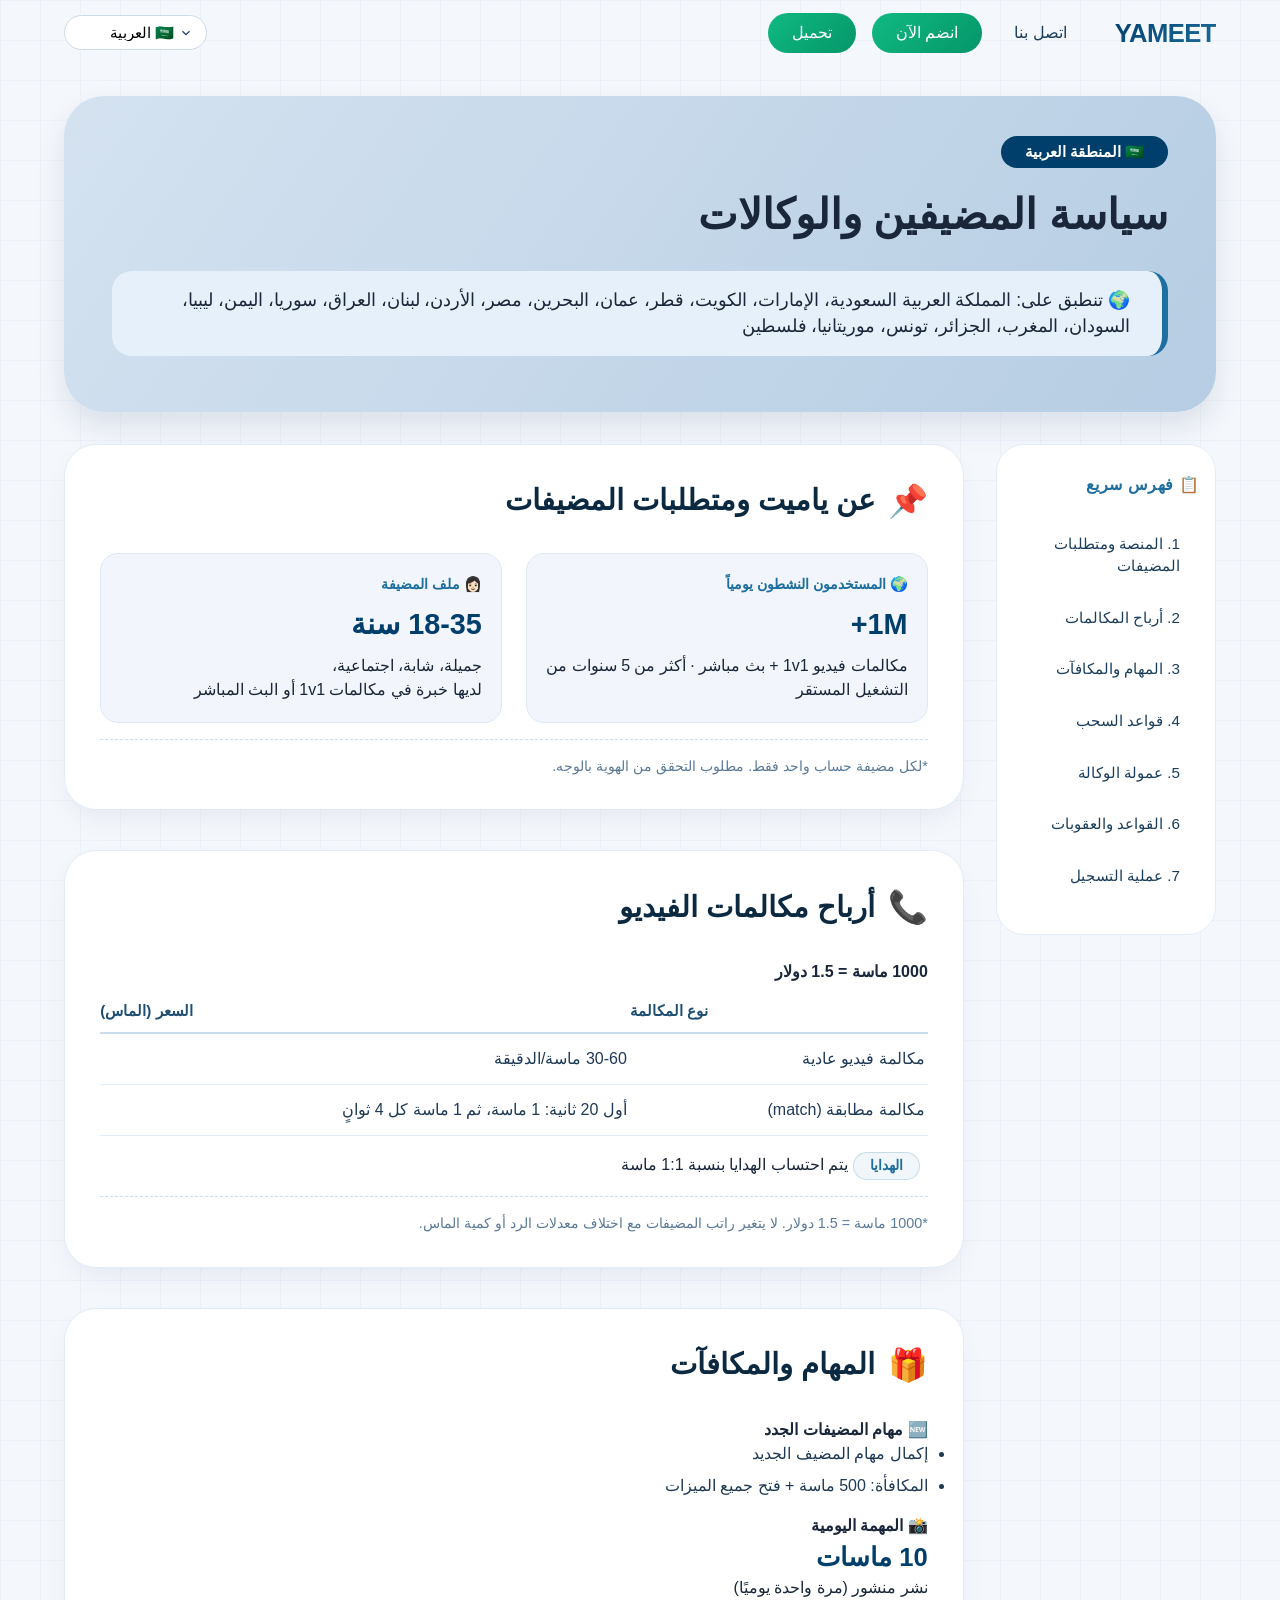
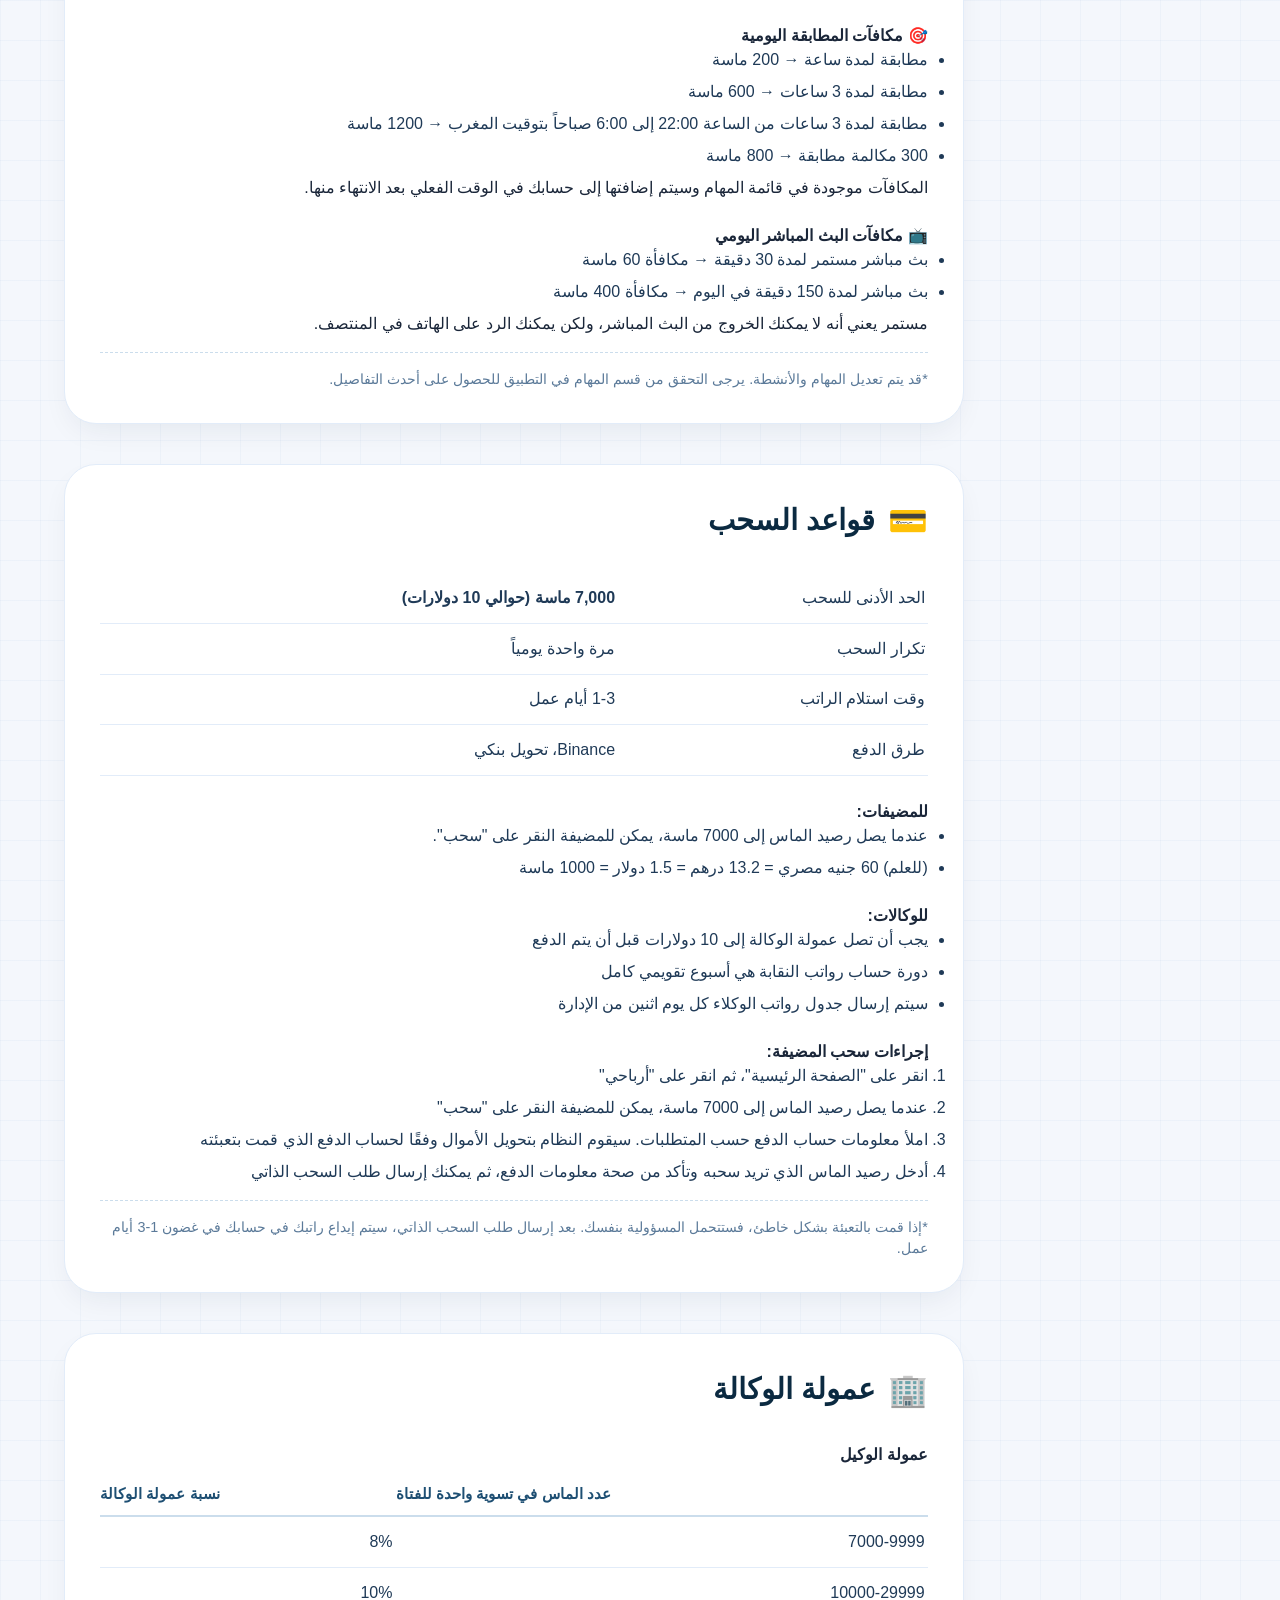
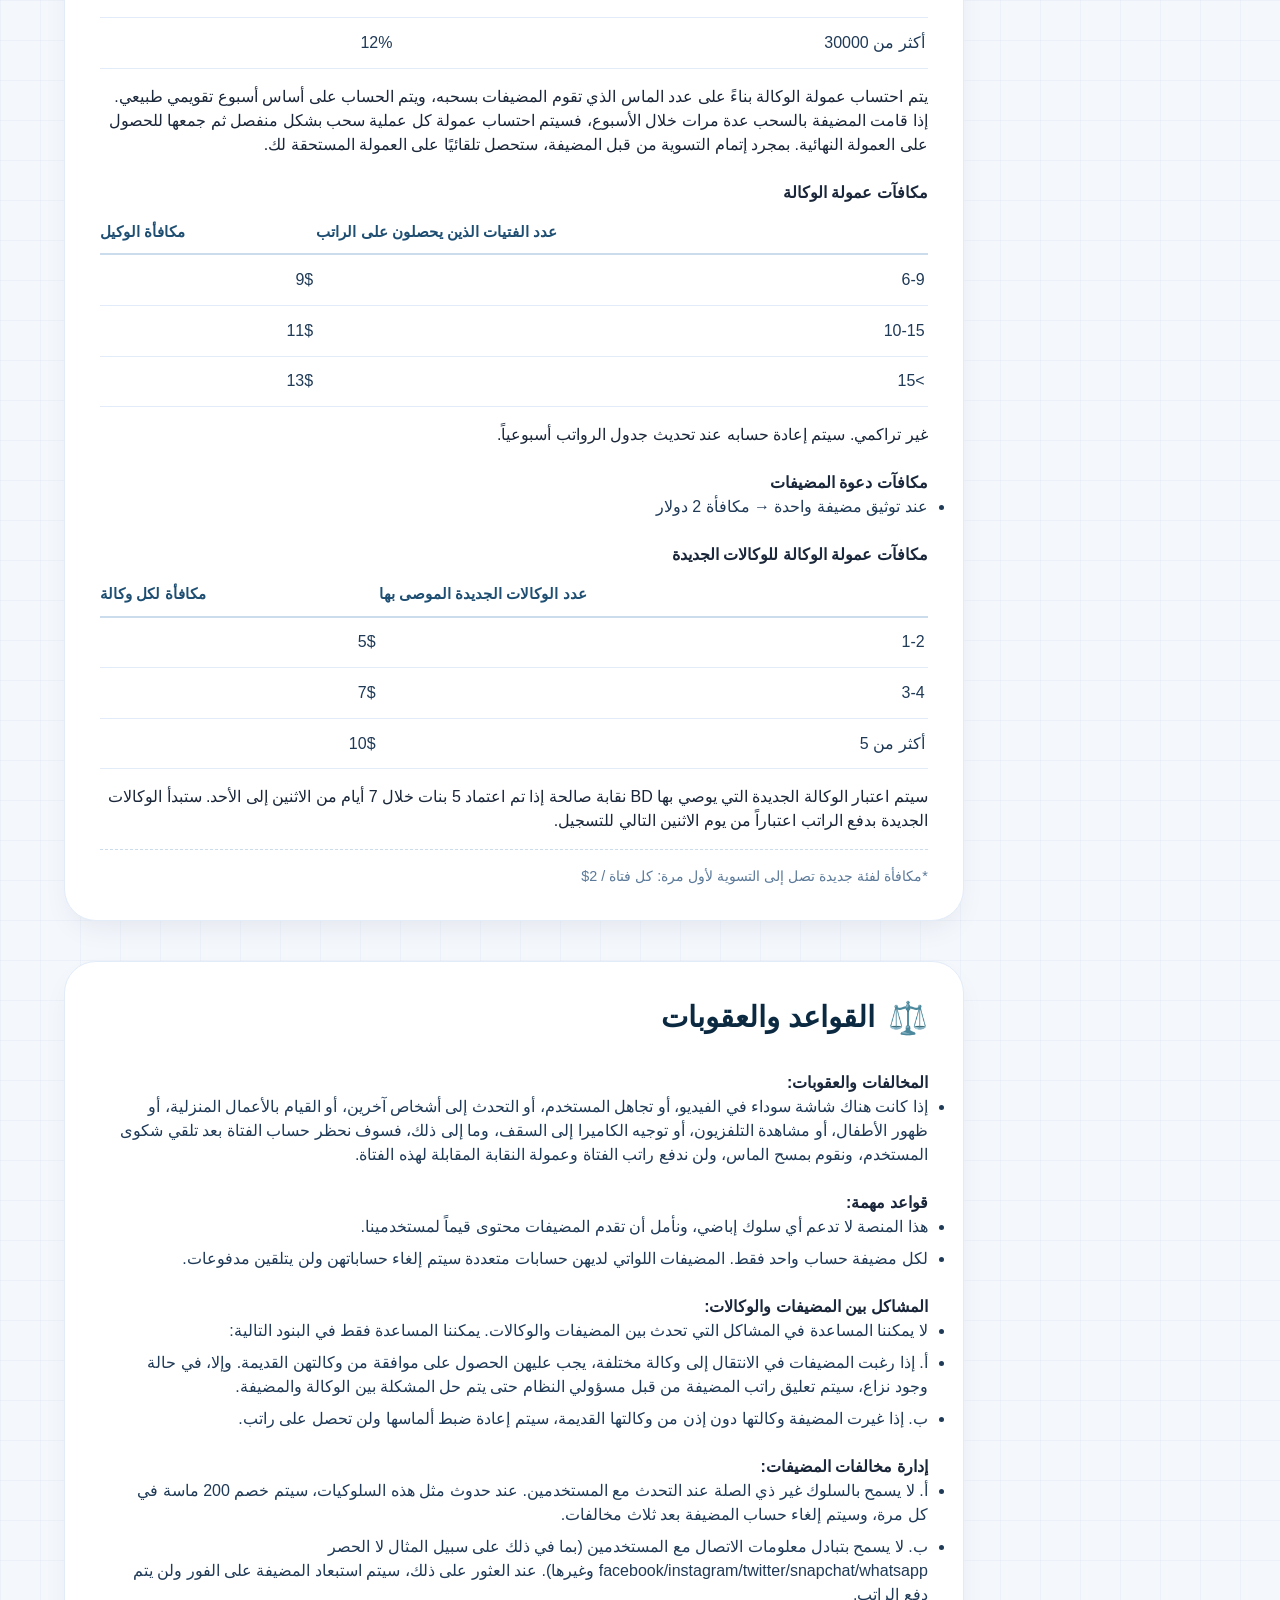
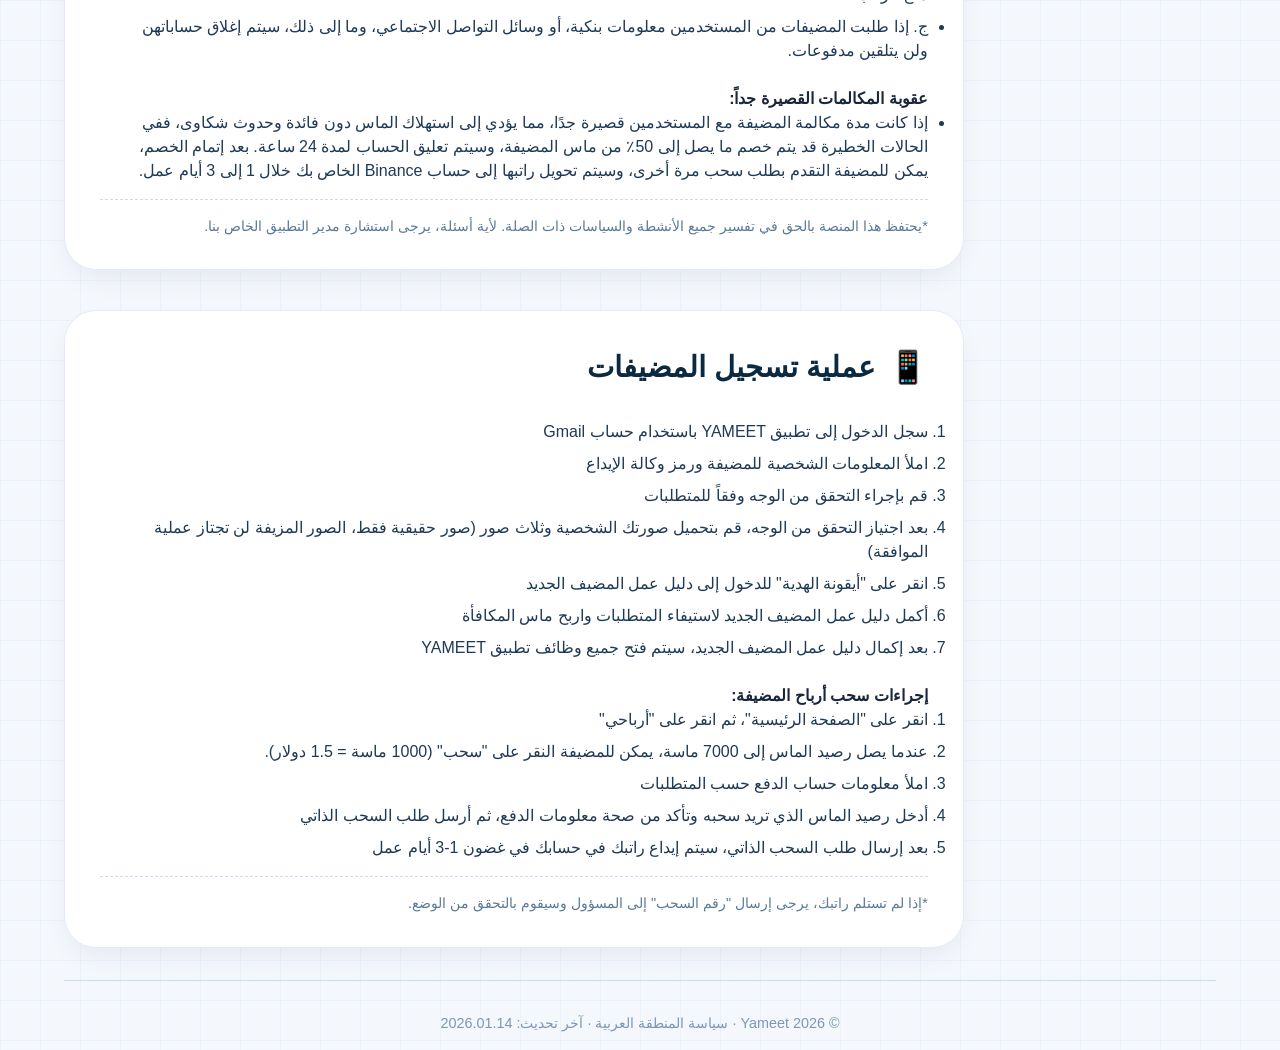
==== yameetAr.html @ c549bb43 "Add files via upload" ====
<!DOCTYPE html>
<html lang="ar" dir="rtl">
<head>
    <meta charset="UTF-8">
    <meta name="viewport" content="width=device-width, initial-scale=1.0, viewport-fit=cover">
    <title>Yameet · العربية</title>
    <link rel="icon" href="yameetAnchor.png" type="image/png">
    <link rel="stylesheet" href="yameet.css">
</head>
<body>
    <nav class="fixed-nav" id="mainNav">
        <div class="nav-left">
            <div class="logo-area">YAMEET</div>
            <div class="nav-menu">
                <a href="https://wa.me/447743041324" target="_blank">اتصل بنا</a>
                <a href="https://bd.nanas.vip/bd/register?type=0" target="_blank" class="join-btn">انضم الآن</a>
                <a href="https://ym.nanas.vip/chat/download" target="_blank" class="join-btn">تحميل</a>
            </div>
        </div>
        <div class="lang-selector">
            <select id="regionSelect" onchange="switchRegion(this.value)">
                <option value="index.html">🇬🇧 English</option>
                <option value="yameetEs.html">🇪🇸 Español</option>
                <option value="yameetPt.html">🇧🇷 Português</option>
                <option value="yameetTh.html">🇹🇭 ภาษาไทย</option>
                <option value="yameetAr.html" selected>🇸🇦 العربية</option>
                <option value="yameetTr.html">🇹🇷 Türkçe</option>
                <option value="yameetId.html">🇮🇩 Indonesia</option>
            </select>
        </div>
    </nav>

    <div class="hero-banner">
        <span class="region-tag">🇸🇦 المنطقة العربية</span>
        <h1>سياسة المضيفين والوكالات</h1>
        <div class="applicable-countries">
            🌍 تنطبق على: المملكة العربية السعودية، الإمارات، الكويت، قطر، عمان، البحرين، مصر، الأردن، لبنان، العراق، سوريا، اليمن، ليبيا، السودان، المغرب، الجزائر، تونس، موريتانيا، فلسطين
        </div>
    </div>

    <div class="policy-container">
        <aside class="policy-toc">
            <h4>📋 فهرس سريع</h4>
            <ul class="toc-list">
                <li><a href="#about">1. المنصة ومتطلبات المضيفات</a></li>
                <li><a href="#call-income">2. أرباح المكالمات</a></li>
                <li><a href="#tasks">3. المهام والمكافآت</a></li>
                <li><a href="#withdraw">4. قواعد السحب</a></li>
                <li><a href="#agency">5. عمولة الوكالة</a></li>
                <li><a href="#regulations">6. القواعد والعقوبات</a></li>
                <li><a href="#process">7. عملية التسجيل</a></li>
            </ul>
        </aside>

        <div class="policy-content">
            <section id="about" class="policy-card">
                <div class="card-header">
                    <span class="icon">📌</span>
                    <h2>عن ياميت ومتطلبات المضيفات</h2>
                </div>
                <div class="grid-2col">
                    <div class="stat-badge">
                        <p>🌍 المستخدمون النشطون يومياً</p>
                        <div class="value">1M+</div>
                        <p style="margin-top:0.5rem;">مكالمات فيديو 1v1 + بث مباشر · أكثر من 5 سنوات من التشغيل المستقر</p>
                    </div>
                    <div class="stat-badge">
                        <p>👩🏻 ملف المضيفة</p>
                        <div class="value">18-35 سنة</div>
                        <p style="margin-top:0.5rem;">جميلة، شابة، اجتماعية،<br>لديها خبرة في مكالمات 1v1 أو البث المباشر</p>
                    </div>
                </div>
                <div class="footnote">*لكل مضيفة حساب واحد فقط. مطلوب التحقق من الهوية بالوجه.</div>
            </section>

            <section id="call-income" class="policy-card">
                <div class="card-header">
                    <span class="icon">📞</span>
                    <h2>أرباح مكالمات الفيديو</h2>
                </div>
                
                <p><strong>1000 ماسة = 1.5 دولار</strong></p>
                
                <table class="simple-table">
                    <tr>
                        <th>نوع المكالمة</th>
                        <th>السعر (الماس)</th>
                    </tr>
                    <tr>
                        <td>مكالمة فيديو عادية</td>
                        <td>30-60 ماسة/الدقيقة</td>
                    </tr>
                    <tr>
                        <td>مكالمة مطابقة (match)</td>
                        <td>أول 20 ثانية: 1 ماسة، ثم 1 ماسة كل 4 ثوانٍ</td>
                    </tr>
                </table>
                
                <p style="margin-top:1rem;"><span class="badge">الهدايا</span> يتم احتساب الهدايا بنسبة 1:1 ماسة</p>
                
                <p class="footnote">*1000 ماسة = 1.5 دولار. لا يتغير راتب المضيفات مع اختلاف معدلات الرد أو كمية الماس.</p>
            </section>

            <section id="tasks" class="policy-card">
                <div class="card-header">
                    <span class="icon">🎁</span>
                    <h2>المهام والمكافآت</h2>
                </div>
                
                <p><strong>🆕 مهام المضيفات الجدد</strong></p>
                <ul>
                    <li>إكمال مهام المضيف الجديد</li>
                    <li>المكافأة: 500 ماسة + فتح جميع الميزات</li>
                </ul>
                
                <p style="margin-top:1rem;"><strong>📸 المهمة اليومية</strong></p>
                <p style="font-size: 1.6rem; font-weight: 700; color: #003f6b;">10 ماسات</p>
                <p>نشر منشور (مرة واحدة يوميًا)</p>
                
                <p style="margin-top:1.5rem;"><strong>🎯 مكافآت المطابقة اليومية</strong></p>
                <ul>
                    <li>مطابقة لمدة ساعة → 200 ماسة</li>
                    <li>مطابقة لمدة 3 ساعات → 600 ماسة</li>
                    <li>مطابقة لمدة 3 ساعات من الساعة 22:00 إلى 6:00 صباحاً بتوقيت المغرب → 1200 ماسة</li>
                    <li>300 مكالمة مطابقة → 800 ماسة</li>
                </ul>
                <p>المكافآت موجودة في قائمة المهام وسيتم إضافتها إلى حسابك في الوقت الفعلي بعد الانتهاء منها.</p>
                
                <p style="margin-top:1.5rem;"><strong>📺 مكافآت البث المباشر اليومي</strong></p>
                <ul>
                    <li>بث مباشر مستمر لمدة 30 دقيقة → مكافأة 60 ماسة</li>
                    <li>بث مباشر لمدة 150 دقيقة في اليوم → مكافأة 400 ماسة</li>
                </ul>
                <p>مستمر يعني أنه لا يمكنك الخروج من البث المباشر، ولكن يمكنك الرد على الهاتف في المنتصف.</p>
                
                <div class="footnote">
                    *قد يتم تعديل المهام والأنشطة. يرجى التحقق من قسم المهام في التطبيق للحصول على أحدث التفاصيل.
                </div>
            </section>

            <section id="withdraw" class="policy-card">
                <div class="card-header">
                    <span class="icon">💳</span>
                    <h2>قواعد السحب</h2>
                </div>
                
                <table class="simple-table">
                    <tr>
                        <td>الحد الأدنى للسحب</td>
                        <td><strong>7,000 ماسة (حوالي 10 دولارات)</strong></td>
                    </tr>
                    <tr>
                        <td>تكرار السحب</td>
                        <td>مرة واحدة يومياً</td>
                    </tr>
                    <tr>
                        <td>وقت استلام الراتب</td>
                        <td>1-3 أيام عمل</td>
                    </tr>
                    <tr>
                        <td>طرق الدفع</td>
                        <td>Binance، تحويل بنكي</td>
                    </tr>
                </table>
                
                <p style="margin-top:1.5rem;"><strong>للمضيفات:</strong></p>
                <ul>
                    <li>عندما يصل رصيد الماس إلى 7000 ماسة، يمكن للمضيفة النقر على "سحب".</li>
                    <li>(للعلم) 60 جنيه مصري = 13.2 درهم = 1.5 دولار = 1000 ماسة</li>
                </ul>
                
                <p style="margin-top:1.5rem;"><strong>للوكالات:</strong></p>
                <ul>
                    <li>يجب أن تصل عمولة الوكالة إلى 10 دولارات قبل أن يتم الدفع</li>
                    <li>دورة حساب رواتب النقابة هي أسبوع تقويمي كامل</li>
                    <li>سيتم إرسال جدول رواتب الوكلاء كل يوم اثنين من الإدارة</li>
                </ul>
                
                <p style="margin-top:1.5rem;"><strong>إجراءات سحب المضيفة:</strong></p>
                <ol>
                    <li>انقر على "الصفحة الرئيسية"، ثم انقر على "أرباحي"</li>
                    <li>عندما يصل رصيد الماس إلى 7000 ماسة، يمكن للمضيفة النقر على "سحب"</li>
                    <li>املأ معلومات حساب الدفع حسب المتطلبات. سيقوم النظام بتحويل الأموال وفقًا لحساب الدفع الذي قمت بتعبئته</li>
                    <li>أدخل رصيد الماس الذي تريد سحبه وتأكد من صحة معلومات الدفع، ثم يمكنك إرسال طلب السحب الذاتي</li>
                </ol>
                
                <p class="footnote">*إذا قمت بالتعبئة بشكل خاطئ، فستتحمل المسؤولية بنفسك. بعد إرسال طلب السحب الذاتي، سيتم إيداع راتبك في حسابك في غضون 1-3 أيام عمل.</p>
            </section>

            <section id="agency" class="policy-card">
                <div class="card-header">
                    <span class="icon">🏢</span>
                    <h2>عمولة الوكالة</h2>
                </div>
                
                <p><strong>عمولة الوكيل</strong></p>
                <table class="simple-table">
                    <tr>
                        <th>عدد الماس في تسوية واحدة للفتاة</th>
                        <th>نسبة عمولة الوكالة</th>
                    </tr>
                    <tr><td>7000-9999</td><td>8%</td></tr>
                    <tr><td>10000-29999</td><td>10%</td></tr>
                    <tr><td>أكثر من 30000</td><td>12%</td></tr>
                </table>
                <p>يتم احتساب عمولة الوكالة بناءً على عدد الماس الذي تقوم المضيفات بسحبه، ويتم الحساب على أساس أسبوع تقويمي طبيعي. إذا قامت المضيفة بالسحب عدة مرات خلال الأسبوع، فسيتم احتساب عمولة كل عملية سحب بشكل منفصل ثم جمعها للحصول على العمولة النهائية. بمجرد إتمام التسوية من قبل المضيفة، ستحصل تلقائيًا على العمولة المستحقة لك.</p>

                <p style="margin-top:1.5rem;"><strong>مكافآت عمولة الوكالة</strong></p>
                <table class="simple-table">
                    <tr>
                        <th>عدد الفتيات الذين يحصلون على الراتب</th>
                        <th>مكافأة الوكيل</th>
                    </tr>
                    <tr><td>6-9</td><td>9$</td></tr>
                    <tr><td>10-15</td><td>11$</td></tr>
                    <tr><td>>15</td><td>13$</td></tr>
                </table>
                <p>غير تراكمي. سيتم إعادة حسابه عند تحديث جدول الرواتب أسبوعياً.</p>
                
                <p style="margin-top:1.5rem;"><strong>مكافآت دعوة المضيفات</strong></p>
                <ul>
                    <li>عند توثيق مضيفة واحدة → مكافأة 2 دولار</li>
                </ul>
                
                <p style="margin-top:1.5rem;"><strong>مكافآت عمولة الوكالة للوكالات الجديدة</strong></p>
                <table class="simple-table">
                    <tr>
                        <th>عدد الوكالات الجديدة الموصى بها</th>
                        <th>مكافأة لكل وكالة</th>
                    </tr>
                    <tr><td>1-2</td><td>5$</td></tr>
                    <tr><td>3-4</td><td>7$</td></tr>
                    <tr><td>أكثر من 5</td><td>10$</td></tr>
                </table>
                <p>سيتم اعتبار الوكالة الجديدة التي يوصي بها BD نقابة صالحة إذا تم اعتماد 5 بنات خلال 7 أيام من الاثنين إلى الأحد. ستبدأ الوكالات الجديدة بدفع الراتب اعتباراً من يوم الاثنين التالي للتسجيل.</p>
                
                <p class="footnote">*مكافأة لفئة جديدة تصل إلى التسوية لأول مرة: كل فتاة / 2$</p>
            </section>

            <section id="regulations" class="policy-card">
                <div class="card-header">
                    <span class="icon">⚖️</span>
                    <h2>القواعد والعقوبات</h2>
                </div>
                
                <p><strong>المخالفات والعقوبات:</strong></p>
                <ul>
                    <li>إذا كانت هناك شاشة سوداء في الفيديو، أو تجاهل المستخدم، أو التحدث إلى أشخاص آخرين، أو القيام بالأعمال المنزلية، أو ظهور الأطفال، أو مشاهدة التلفزيون، أو توجيه الكاميرا إلى السقف، وما إلى ذلك، فسوف نحظر حساب الفتاة بعد تلقي شكوى المستخدم، ونقوم بمسح الماس، ولن ندفع راتب الفتاة وعمولة النقابة المقابلة لهذه الفتاة.</li>
                </ul>
                
                <p style="margin-top:1.5rem;"><strong>قواعد مهمة:</strong></p>
                <ul>
                    <li>هذا المنصة لا تدعم أي سلوك إباضي، ونأمل أن تقدم المضيفات محتوى قيماً لمستخدمينا.</li>
                    <li>لكل مضيفة حساب واحد فقط. المضيفات اللواتي لديهن حسابات متعددة سيتم إلغاء حساباتهن ولن يتلقين مدفوعات.</li>
                </ul>
                
                <p style="margin-top:1.5rem;"><strong>المشاكل بين المضيفات والوكالات:</strong></p>
                <ul>
                    <li>لا يمكننا المساعدة في المشاكل التي تحدث بين المضيفات والوكالات. يمكننا المساعدة فقط في البنود التالية:</li>
                    <li>أ. إذا رغبت المضيفات في الانتقال إلى وكالة مختلفة، يجب عليهن الحصول على موافقة من وكالتهن القديمة. وإلا، في حالة وجود نزاع، سيتم تعليق راتب المضيفة من قبل مسؤولي النظام حتى يتم حل المشكلة بين الوكالة والمضيفة.</li>
                    <li>ب. إذا غيرت المضيفة وكالتها دون إذن من وكالتها القديمة، سيتم إعادة ضبط ألماسها ولن تحصل على راتب.</li>
                </ul>
                
                <p style="margin-top:1.5rem;"><strong>إدارة مخالفات المضيفات:</strong></p>
                <ul>
                    <li>أ. لا يسمح بالسلوك غير ذي الصلة عند التحدث مع المستخدمين. عند حدوث مثل هذه السلوكيات، سيتم خصم 200 ماسة في كل مرة، وسيتم إلغاء حساب المضيفة بعد ثلاث مخالفات.</li>
                    <li>ب. لا يسمح بتبادل معلومات الاتصال مع المستخدمين (بما في ذلك على سبيل المثال لا الحصر facebook/instagram/twitter/snapchat/whatsapp وغيرها). عند العثور على ذلك، سيتم استبعاد المضيفة على الفور ولن يتم دفع الراتب.</li>
                    <li>ج. إذا طلبت المضيفات من المستخدمين معلومات بنكية، أو وسائل التواصل الاجتماعي، وما إلى ذلك، سيتم إغلاق حساباتهن ولن يتلقين مدفوعات.</li>
                </ul>
                
                <p style="margin-top:1.5rem;"><strong>عقوبة المكالمات القصيرة جداً:</strong></p>
                <ul>
                    <li>إذا كانت مدة مكالمة المضيفة مع المستخدمين قصيرة جدًا، مما يؤدي إلى استهلاك الماس دون فائدة وحدوث شكاوى، ففي الحالات الخطيرة قد يتم خصم ما يصل إلى 50٪ من ماس المضيفة، وسيتم تعليق الحساب لمدة 24 ساعة. بعد إتمام الخصم، يمكن للمضيفة التقدم بطلب سحب مرة أخرى، وسيتم تحويل راتبها إلى حساب Binance الخاص بك خلال 1 إلى 3 أيام عمل.</li>
                </ul>
                
                <p class="footnote">*يحتفظ هذا المنصة بالحق في تفسير جميع الأنشطة والسياسات ذات الصلة. لأية أسئلة، يرجى استشارة مدير التطبيق الخاص بنا.</p>
            </section>

            <section id="process" class="policy-card">
                <div class="card-header">
                    <span class="icon">📱</span>
                    <h2>عملية تسجيل المضيفات</h2>
                </div>
                <ol>
                    <li>سجل الدخول إلى تطبيق YAMEET باستخدام حساب Gmail</li>
                    <li>املأ المعلومات الشخصية للمضيفة ورمز وكالة الإيداع</li>
                    <li>قم بإجراء التحقق من الوجه وفقاً للمتطلبات</li>
                    <li>بعد اجتياز التحقق من الوجه، قم بتحميل صورتك الشخصية وثلاث صور (صور حقيقية فقط، الصور المزيفة لن تجتاز عملية الموافقة)</li>
                    <li>انقر على "أيقونة الهدية" للدخول إلى دليل عمل المضيف الجديد</li>
                    <li>أكمل دليل عمل المضيف الجديد لاستيفاء المتطلبات واربح ماس المكافأة</li>
                    <li>بعد إكمال دليل عمل المضيف الجديد، سيتم فتح جميع وظائف تطبيق YAMEET</li>
                </ol>
                
                <p style="margin-top:1.5rem;"><strong>إجراءات سحب أرباح المضيفة:</strong></p>
                <ol>
                    <li>انقر على "الصفحة الرئيسية"، ثم انقر على "أرباحي"</li>
                    <li>عندما يصل رصيد الماس إلى 7000 ماسة، يمكن للمضيفة النقر على "سحب" (1000 ماسة = 1.5 دولار).</li>
                    <li>املأ معلومات حساب الدفع حسب المتطلبات</li>
                    <li>أدخل رصيد الماس الذي تريد سحبه وتأكد من صحة معلومات الدفع، ثم أرسل طلب السحب الذاتي</li>
                    <li>بعد إرسال طلب السحب الذاتي، سيتم إيداع راتبك في حسابك في غضون 1-3 أيام عمل</li>
                </ol>
                
                <p class="footnote">*إذا لم تستلم راتبك، يرجى إرسال "رقم السحب" إلى المسؤول وسيقوم بالتحقق من الوضع.</p>
            </section>
        </div>
    </div>

    <div class="footer-note">
        © 2026 Yameet · سياسة المنطقة العربية · آخر تحديث: 2026.01.14
    </div>

    <script src="yameet.js"></script>
</body>
</html>
---- yameet.css ----
/* Yameet Unified Stylesheet - All Regions */

* {
    margin: 0;
    padding: 0;
    box-sizing: border-box;
}

body {
    font-family: -apple-system, BlinkMacSystemFont, 'Segoe UI', Roboto, Helvetica, Arial, sans-serif;
    background: #f4f7fc;
    background-image: 
        linear-gradient(rgba(0, 85, 170, 0.03) 1px, transparent 1px),
        linear-gradient(90deg, rgba(0, 85, 170, 0.03) 1px, transparent 1px);
    background-size: 40px 40px;
    color: #1a2639;
    line-height: 1.5;
    min-height: 100vh;
}

/* Fixed navigation with scroll effect */
.fixed-nav {
    position: fixed;
    top: 0;
    left: 0;
    width: 100%;
    background: rgba(255, 255, 255, 0);
    padding: 0.8rem 5%;
    display: flex;
    align-items: center;
    justify-content: space-between;
    z-index: 1000;
    transition: background 0.3s ease, box-shadow 0.3s ease, backdrop-filter 0.3s ease;
    flex-wrap: wrap;
}

.fixed-nav.scrolled {
    background: rgba(255, 255, 255, 0.95);
    backdrop-filter: blur(12px);
    -webkit-backdrop-filter: blur(12px);
    box-shadow: 0 4px 20px rgba(0, 0, 0, 0.05);
    border-bottom: 1px solid rgba(0, 40, 80, 0.1);
}

.nav-left {
    display: flex;
    align-items: center;
    gap: 2rem;
    flex-wrap: wrap;
}

.logo-area {
    font-weight: 700;
    font-size: 1.6rem;
    letter-spacing: -0.5px;
    background: linear-gradient(145deg, #003f6b, #1e6f9f);
    -webkit-background-clip: text;
    -webkit-text-fill-color: transparent;
    white-space: nowrap;
}

.nav-menu {
    display: flex;
    gap: 1rem;
    align-items: center;
    flex-wrap: wrap;
}

.nav-menu a {
    color: #1a3d5c;
    text-decoration: none;
    font-weight: 500;
    padding: 0.5rem 1rem;
    border-radius: 40px;
    transition: all 0.2s;
    white-space: nowrap;
}

.nav-menu a:hover {
    background: rgba(30, 111, 159, 0.1);
    color: #003f6b;
}

.nav-menu .join-btn {
    background: linear-gradient(135deg, #10b981, #059669);
    color: white;
    padding: 0.5rem 1.5rem;
}

.nav-menu .join-btn:hover {
    background: linear-gradient(135deg, #059669, #10b981);
    color: white;
    transform: translateY(-1px);
}

.lang-selector select {
    padding: 0.5rem 2rem 0.5rem 1rem;
    border-radius: 40px;
    border: 1px solid #ccd9e6;
    background: white;
    font-weight: 500;
    cursor: pointer;
    font-size: 0.95rem;
    appearance: none;
    background-image: url('data:image/svg+xml;utf8,<svg xmlns="http://www.w3.org/2000/svg" width="16" height="16" viewBox="0 0 24 24" fill="none" stroke="%231e3a5f" stroke-width="2"><polyline points="6 9 12 15 18 9"/></svg>');
    background-repeat: no-repeat;
    background-position: right 0.8rem center;
    background-size: 14px;
}

.lang-selector select:hover {
    border-color: #1e6f9f;
}

/* Hero banner */
.hero-banner {
    background: linear-gradient(125deg, #d4e2f0 0%, #b6cde3 100%);
    margin: 6rem 5% 2rem;
    padding: 2.5rem 3rem;
    border-radius: 40px;
    box-shadow: 0 15px 30px rgba(0,40,80,0.1);
}

.hero-banner h1 {
    font-size: clamp(2rem, 5vw, 2.6rem);
    font-weight: 700;
    margin-bottom: 0.5rem;
}

.region-tag {
    display: inline-block;
    background: #003f6b;
    color: white;
    padding: 0.3rem 1.5rem;
    border-radius: 40px;
    font-weight: 600;
    margin-bottom: 1rem;
    font-size: 0.95rem;
}

.applicable-countries {
    background: #e5f0fa;
    border-left: 6px solid #1e6f9f;
    padding: 1rem 2rem;
    border-radius: 20px;
    margin: 1.5rem 0 1rem;
    font-weight: 500;
    font-size: 1.1rem;
}

/* Main content grid */
.policy-container {
    display: grid;
    grid-template-columns: 220px 1fr;
    gap: 2rem;
    max-width: 1400px;
    margin: 2rem 5%;
}

/* Table of contents */
.policy-toc {
    background: white;
    border-radius: 28px;
    padding: 1.8rem 1rem;
    border: 1px solid #e2ecf9;
    position: sticky;
    top: 100px;
    height: fit-content;
}

.policy-toc h4 {
    color: #1e6f9f;
    margin-bottom: 1.5rem;
    padding-left: 0.5rem;
    font-size: 1rem;
    text-transform: uppercase;
    letter-spacing: 0.5px;
}

.toc-list {
    list-style: none;
}

.toc-list li {
    margin-bottom: 0.4rem;
}

.toc-list a {
    display: block;
    padding: 0.7rem 1rem;
    border-radius: 40px;
    color: #1a3d5c;
    text-decoration: none;
    border-left: 3px solid transparent;
    transition: all 0.15s;
    font-weight: 500;
    font-size: 0.95rem;
}

.toc-list a:hover {
    background: #e5f0fa;
    border-left-color: #1e6f9f;
    color: #003f6b;
}

/* Policy cards */
.policy-content {
    display: flex;
    flex-direction: column;
    gap: 2.5rem;
}

.policy-card {
    background: white;
    border-radius: 32px;
    padding: 2rem 2.2rem;
    box-shadow: 0 12px 30px -8px rgba(0,35,70,0.08);
    border: 1px solid #e2ecf9;
    transition: box-shadow 0.2s;
}

.policy-card:hover {
    box-shadow: 0 20px 35px -8px rgba(0,79,158,0.12);
}

.card-header {
    display: flex;
    align-items: center;
    gap: 0.8rem;
    margin-bottom: 1.8rem;
}

.card-header .icon {
    font-size: 2rem;
}

.card-header h2 {
    font-size: clamp(1.4rem, 4vw, 1.8rem);
    color: #0b2a41;
    font-weight: 600;
}

/* Two column layout */
.grid-2col {
    display: grid;
    grid-template-columns: 1fr 1fr;
    gap: 1.5rem;
}

/* Stat badges */
.stat-badge {
    background: #f2f6fc;
    border-radius: 18px;
    padding: 1.2rem;
    border: 1px solid #dde9f5;
}

.stat-badge p:first-child {
    font-size: 0.9rem;
    color: #1e6f9f;
    text-transform: uppercase;
    font-weight: 600;
    margin-bottom: 0.5rem;
}

.stat-badge .value {
    font-size: clamp(1.4rem, 4vw, 1.8rem);
    font-weight: 700;
    color: #003f6b;
}

/* Tables */
.simple-table {
    width: 100%;
    border-collapse: collapse;
    margin: 1rem 0;
}

.simple-table th {
    text-align: left;
    color: #1e4f73;
    border-bottom: 2px solid #cbddec;
    padding-bottom: 0.6rem;
    font-weight: 600;
    font-size: 0.95rem;
}

.simple-table td {
    padding: 0.8rem 0.2rem;
    border-bottom: 1px solid #e2ecf9;
    color: #1f3a57;
}

/* Badges */
.badge {
    background: #1e6f9f10;
    color: #1e6f9f;
    border: 1px solid #1e6f9f30;
    padding: 0.2rem 1rem;
    border-radius: 40px;
    display: inline-block;
    margin-right: 0.5rem;
    font-size: 0.85rem;
    font-weight: 600;
}

/* Footnotes */
.footnote {
    color: #5b7a99;
    font-size: 0.9rem;
    margin-top: 1rem;
    border-top: 1px dashed #cbddec;
    padding-top: 1rem;
}

/* Lists */
ul, ol {
    margin-left: 1.2rem;
    color: #1f3a57;
}

li {
    margin-bottom: 0.5rem;
}

/* Footer */
.footer-note {
    text-align: center;
    color: #7b98b5;
    margin: 2rem 5% 1rem;
    border-top: 1px solid #c9ddec;
    padding-top: 2rem;
    font-size: 0.9rem;
}

/* RTL Support for Arabic */
html[dir="rtl"] .policy-toc a {
    border-left: none;
    border-right: 3px solid transparent;
}

html[dir="rtl"] .policy-toc a:hover {
    border-right-color: #1e6f9f;
    border-left-color: transparent;
}

html[dir="rtl"] .applicable-countries {
    border-left: none;
    border-right: 6px solid #1e6f9f;
}

/* Responsive Design */
@media (max-width: 1100px) {
    .fixed-nav {
        padding: 0.8rem 4%;
    }
    .nav-left {
        gap: 1rem;
    }
    .nav-menu a {
        padding: 0.5rem 0.8rem;
        font-size: 0.9rem;
    }
}

@media (max-width: 1000px) {
    .policy-container {
        grid-template-columns: 1fr;
    }
    .policy-toc {
        display: none;
    }
}

@media (max-width: 850px) {
    .fixed-nav {
        flex-direction: column;
        gap: 0.8rem;
        padding: 0.8rem 4%;
    }
    .nav-left {
        width: 100%;
        justify-content: space-between;
    }
    .nav-menu {
        width: 100%;
        justify-content: center;
    }
    .hero-banner {
        margin-top: 9rem;
    }
}

@media (max-width: 768px) {
    .hero-banner {
        margin-top: 8rem;
        padding: 2rem 1.5rem;
    }
    .hero-banner h1 {
        font-size: 1.8rem;
    }
    .applicable-countries {
        padding: 0.8rem 1.2rem;
        font-size: 1rem;
    }
    .policy-card {
        padding: 1.5rem;
    }
    .grid-2col {
        grid-template-columns: 1fr;
        gap: 1rem;
    }
    .simple-table {
        font-size: 0.9rem;
    }
    .simple-table td, .simple-table th {
        padding: 0.6rem 0.1rem;
    }
}

@media (max-width: 480px) {
    .hero-banner {
        padding: 1.5rem 1rem;
    }
    .hero-banner h1 {
        font-size: 1.5rem;
    }
    .region-tag {
        font-size: 0.8rem;
    }
    .card-header h2 {
        font-size: 1.3rem;
    }
    .card-header .icon {
        font-size: 1.6rem;
    }
}

/* Safari specific fix */
@supports (-webkit-touch-callout: none) {
    .fixed-nav.scrolled {
        background: rgba(255, 255, 255, 0.98);
    }
}
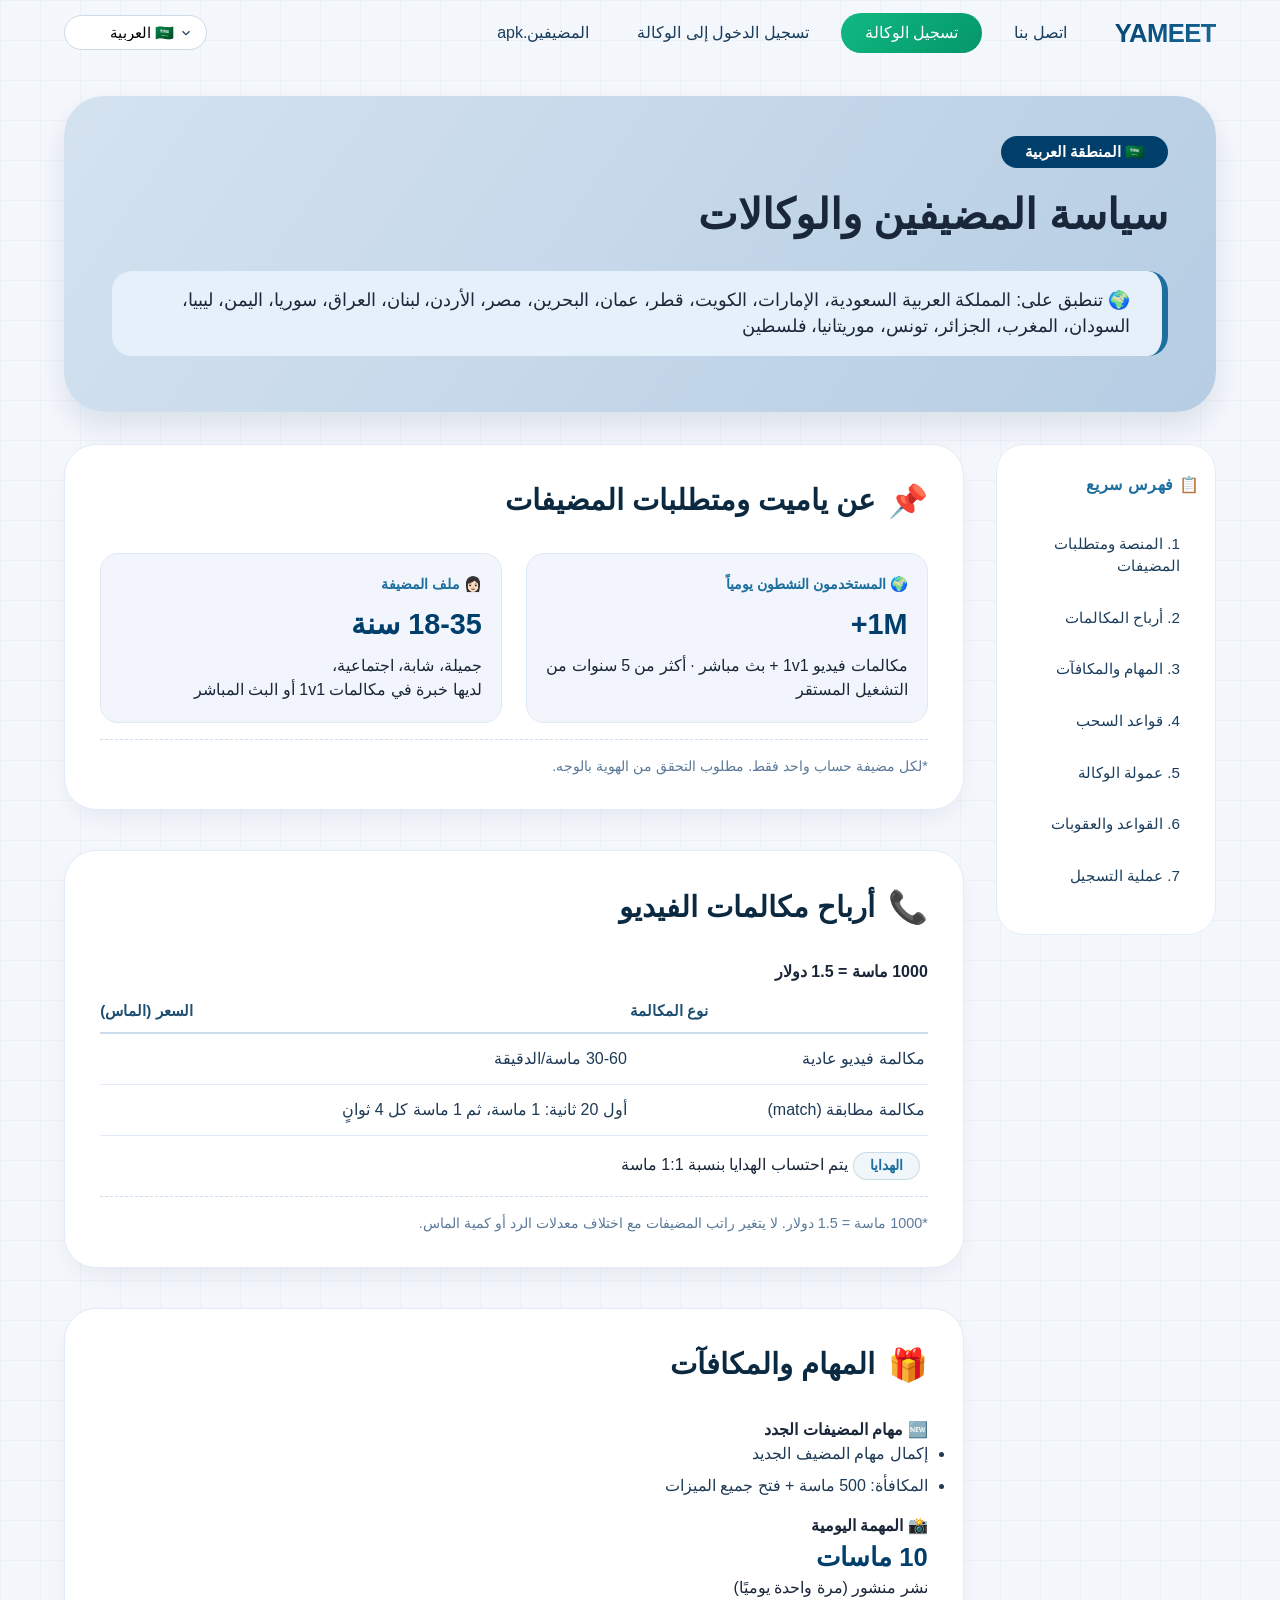
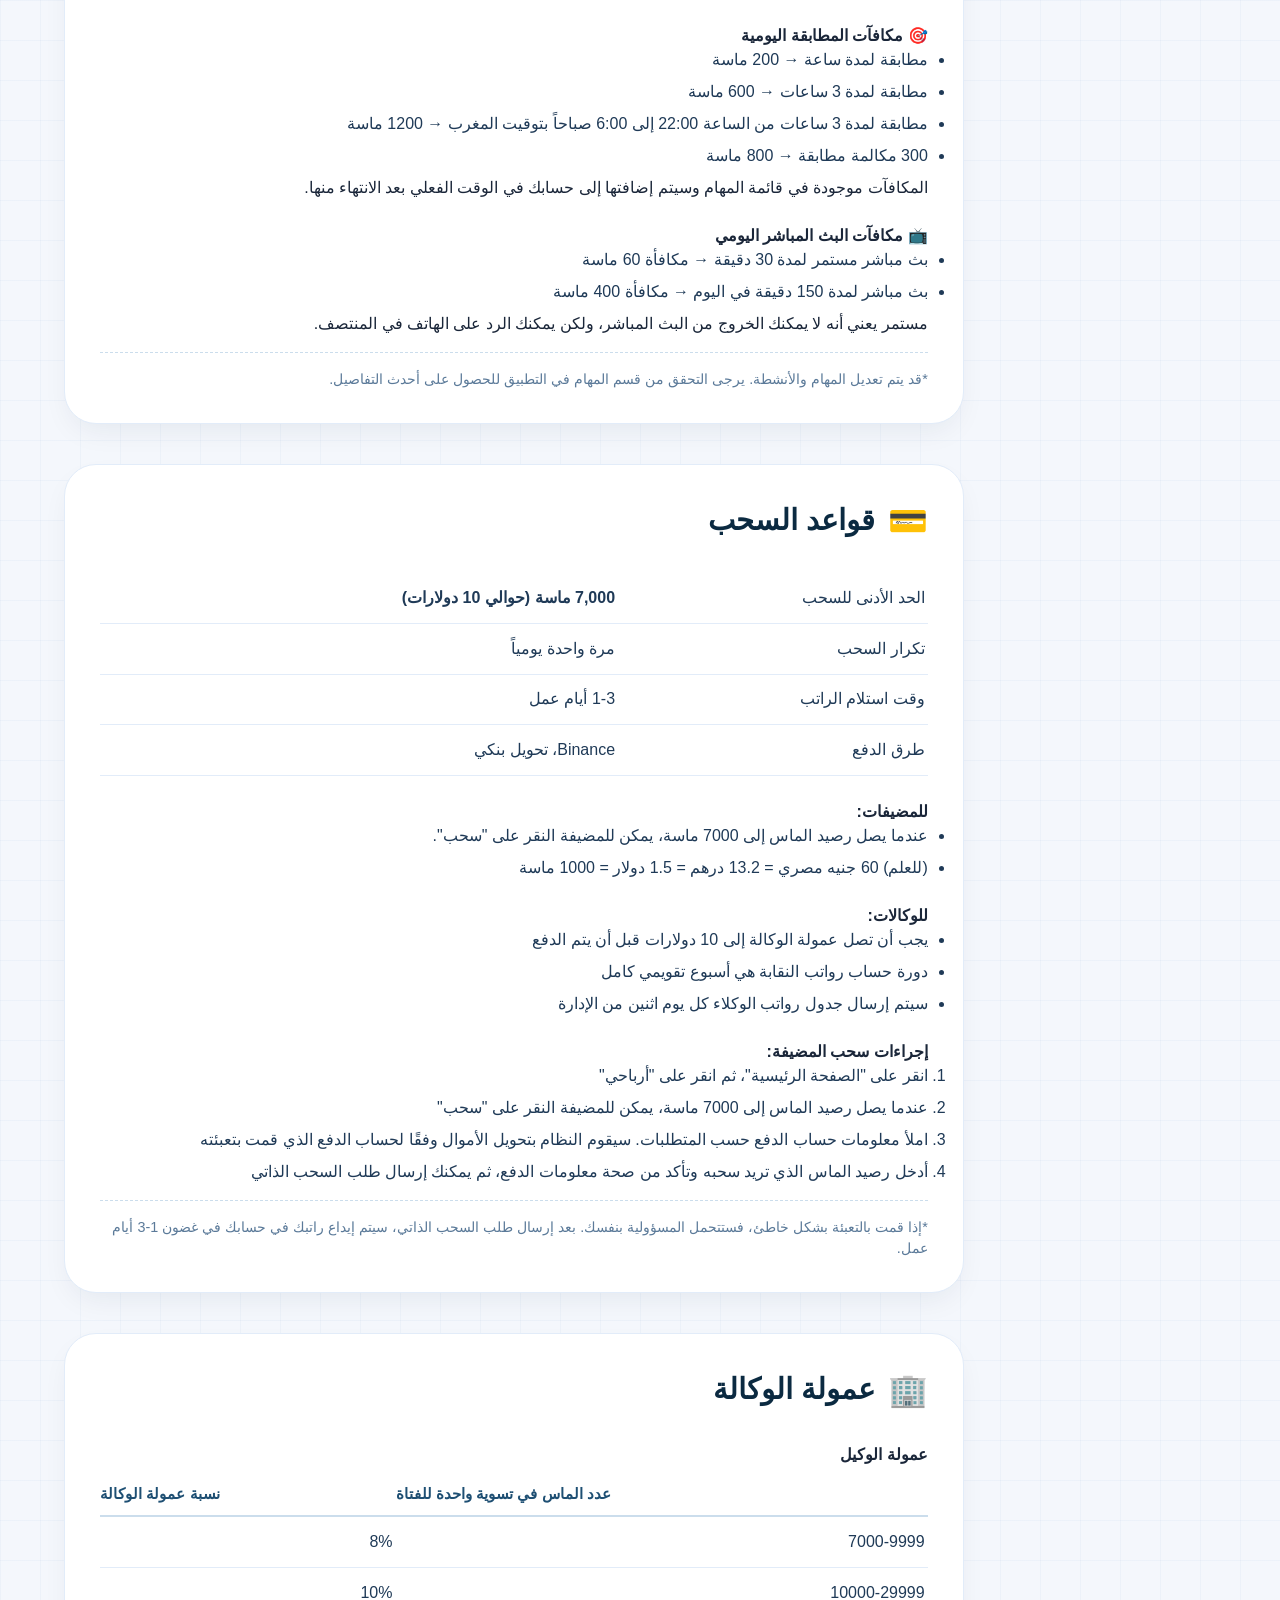
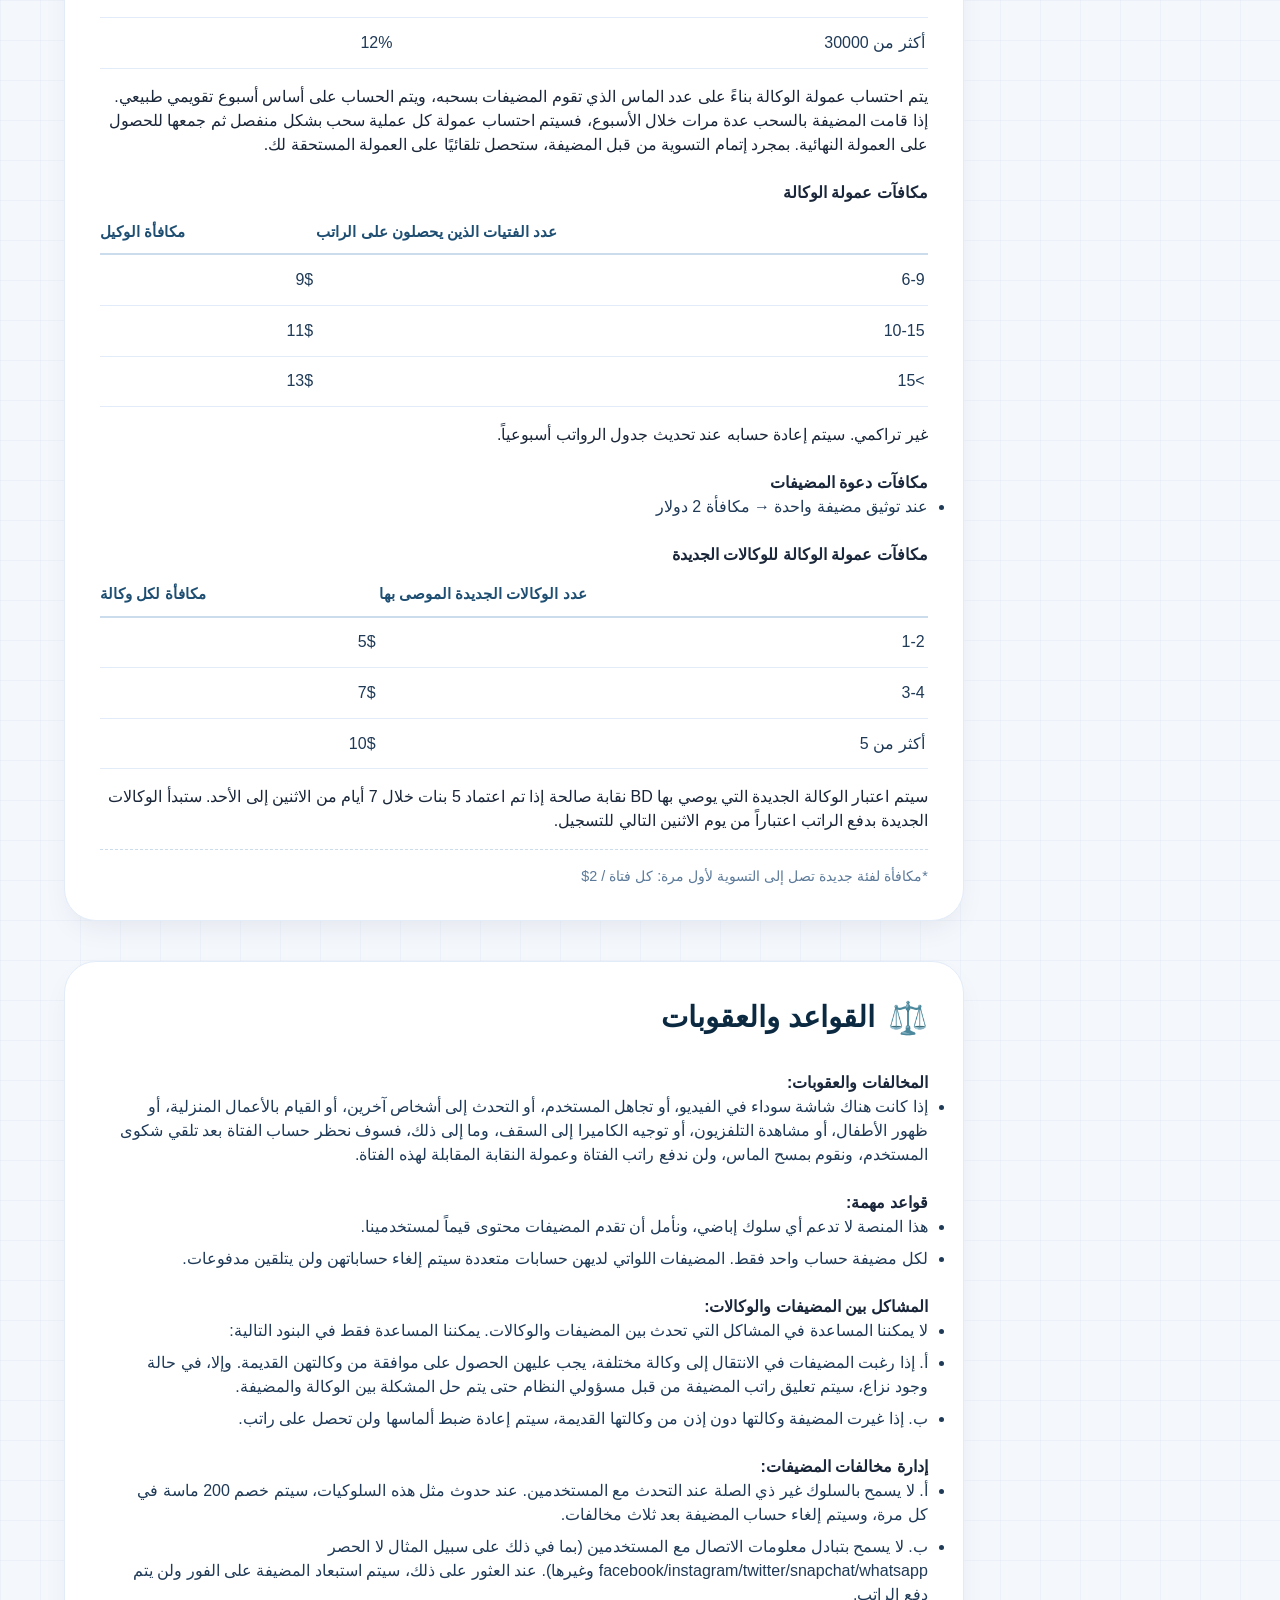
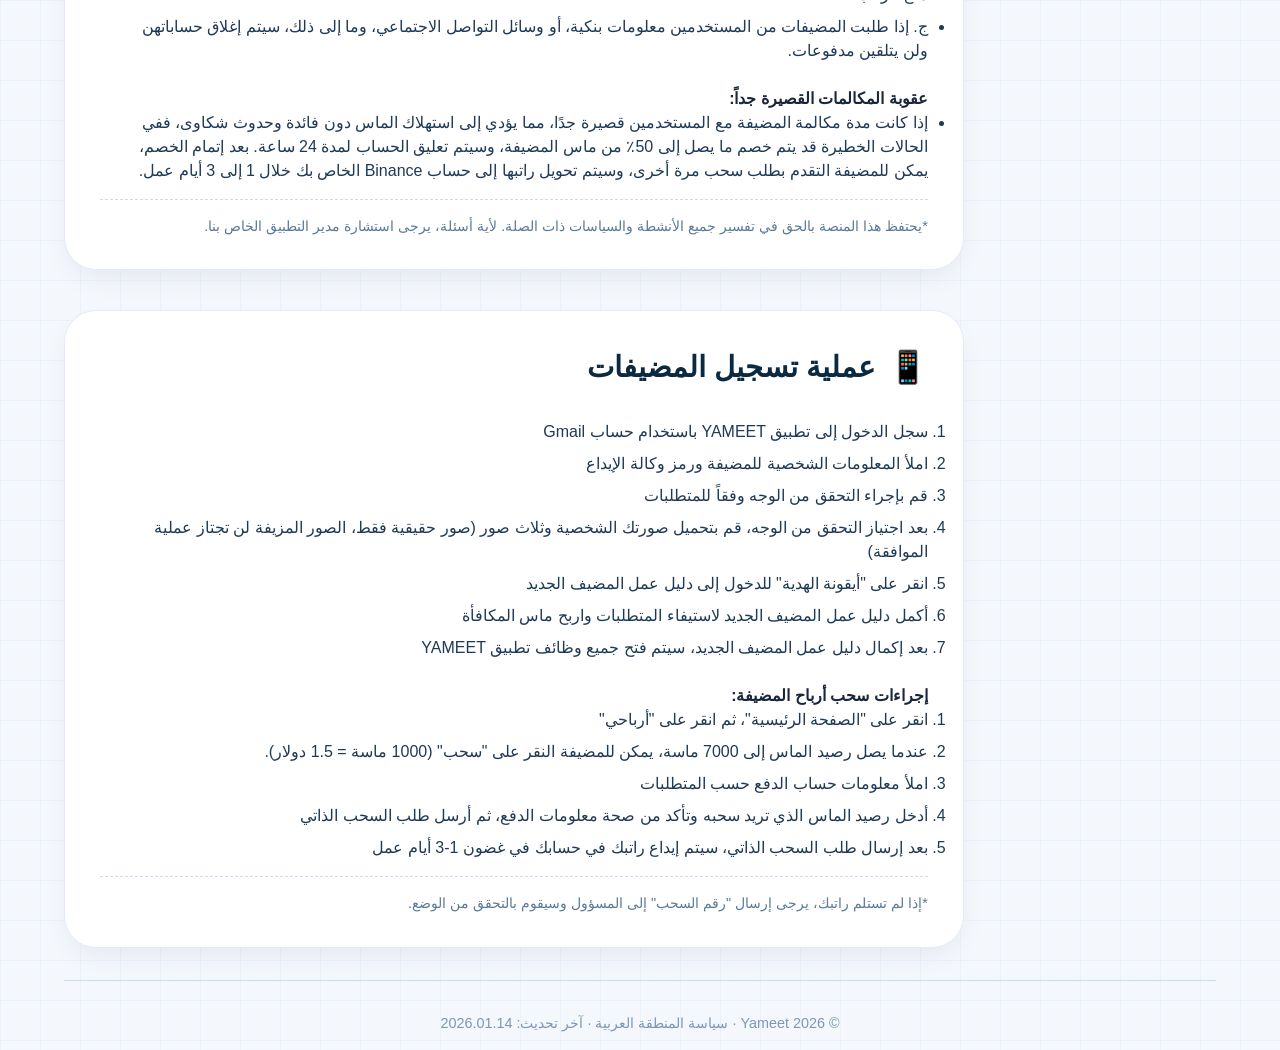
==== commit 61a66c5a: "Add files via upload" ====
--- a/yameetAr.html
+++ b/yameetAr.html
@@ -13,8 +13,9 @@
             <div class="logo-area">YAMEET</div>
             <div class="nav-menu">
                 <a href="https://wa.me/447743041324" target="_blank">اتصل بنا</a>
-                <a href="https://bd.nanas.vip/bd/register?type=0" target="_blank" class="join-btn">انضم الآن</a>
-                <a href="https://ym.nanas.vip/chat/download" target="_blank" class="join-btn">تحميل</a>
+                <a href="https://bd.nanas.vip/bd/register?type=0" target="_blank" class="join-btn">تسجيل الوكالة</a>
+                <a href="https://hi.nanas.vip/agency/login" target="_blank">تسجيل الدخول إلى الوكالة</a>
+                <a href="https://ym.nanas.vip/chat/download" target="_blank">المضيفين.apk</a>
             </div>
         </div>
         <div class="lang-selector">
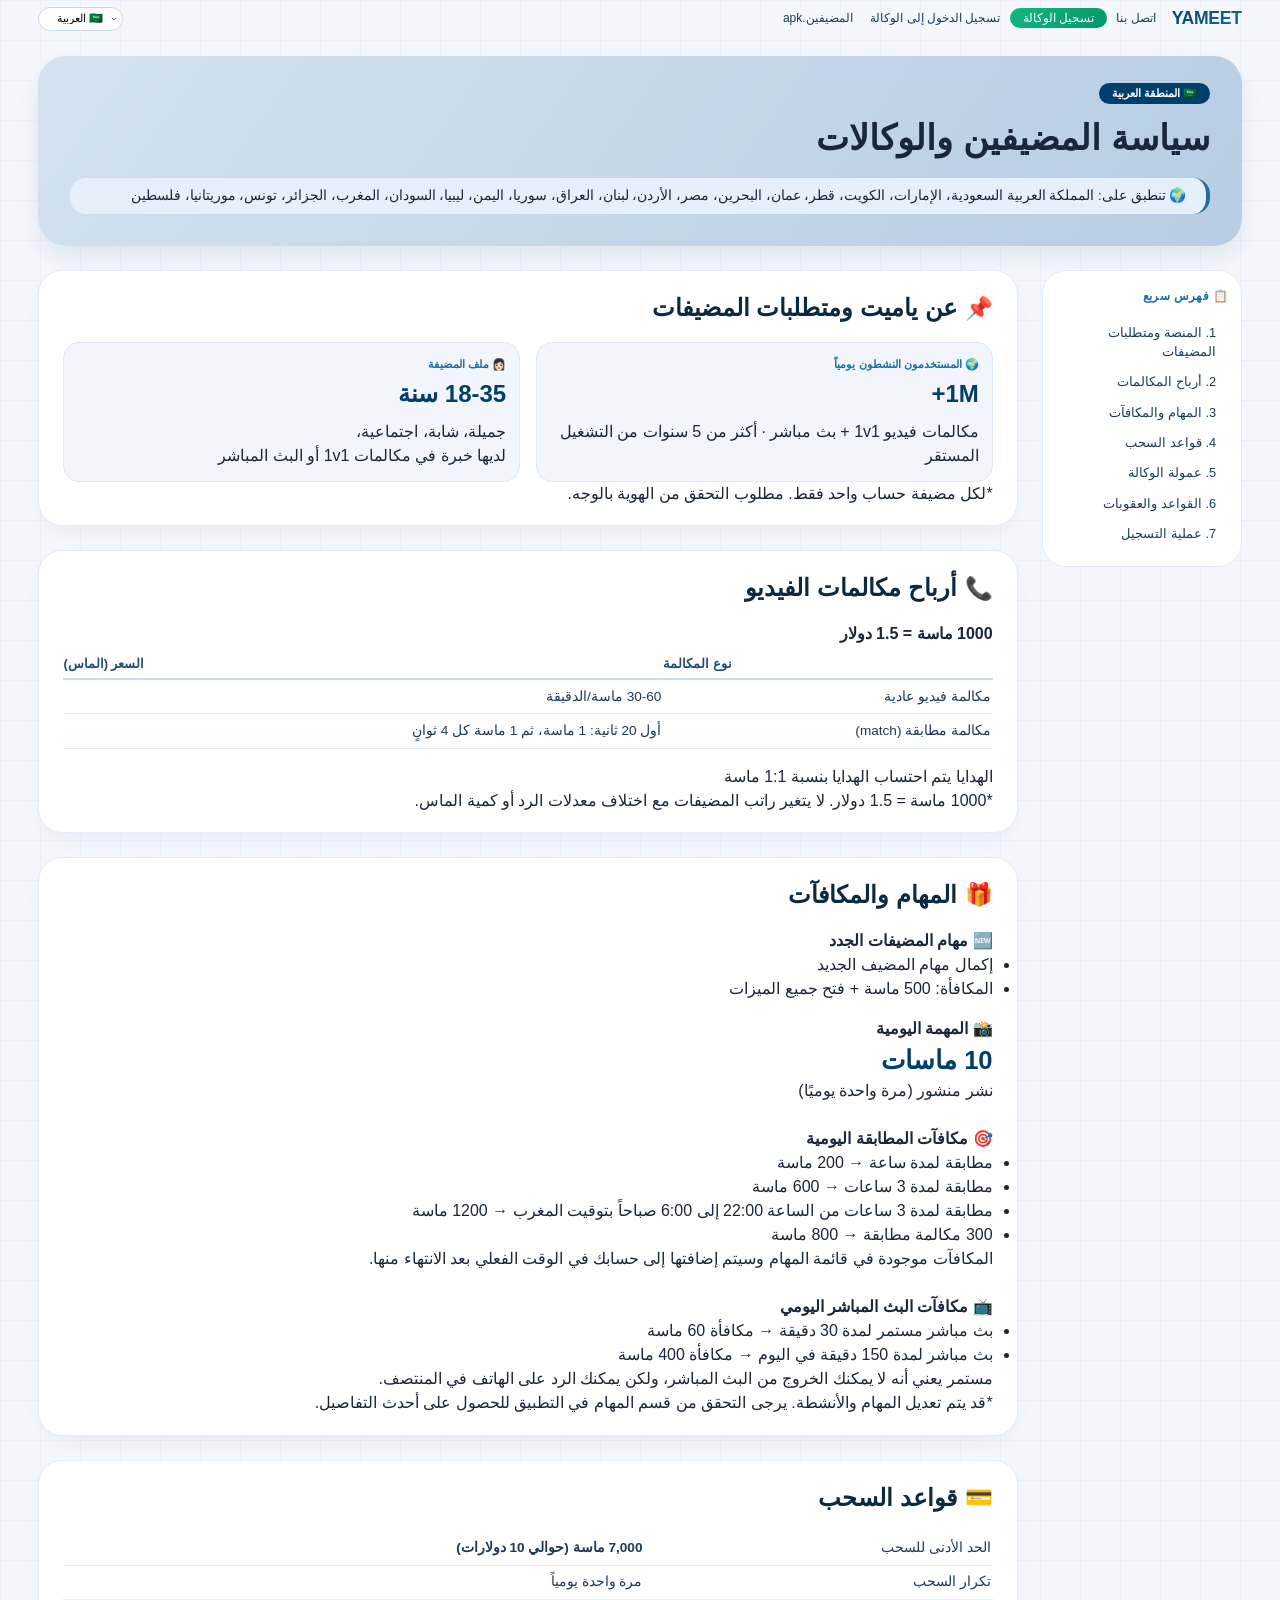
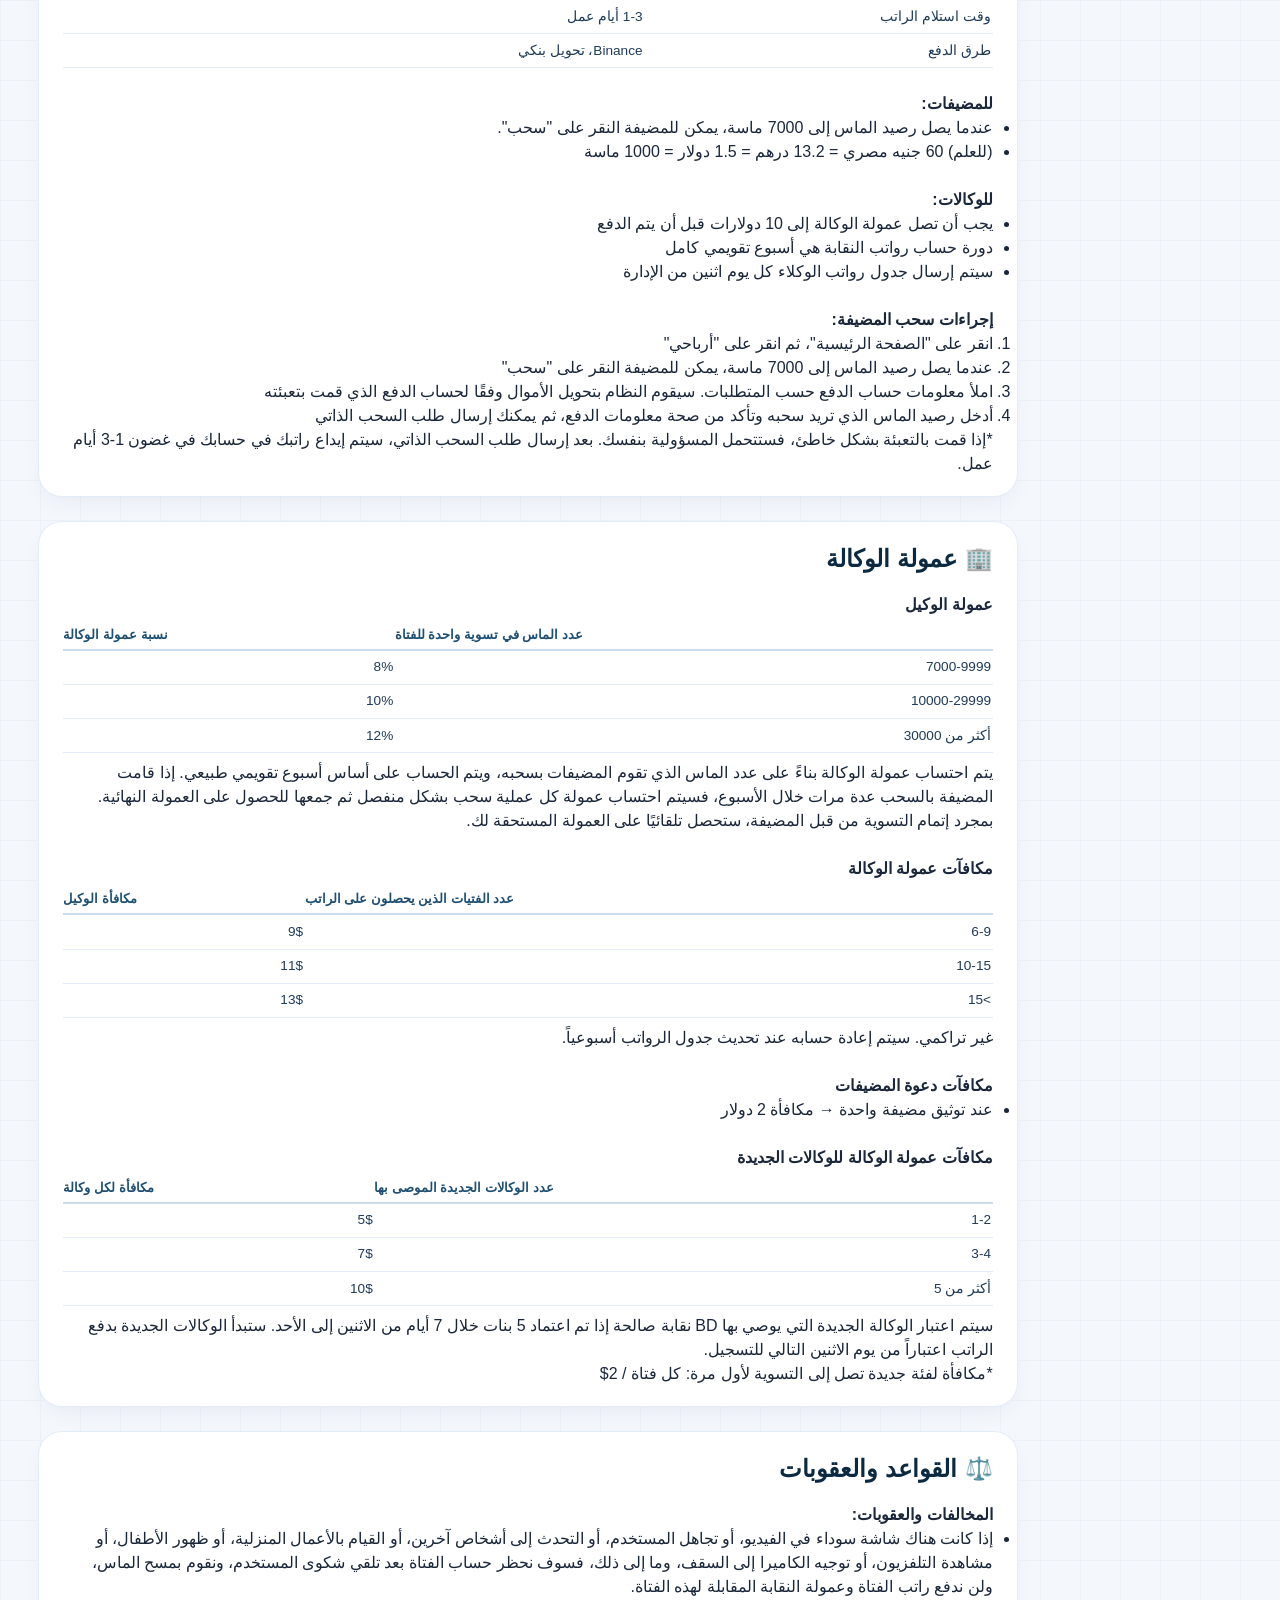
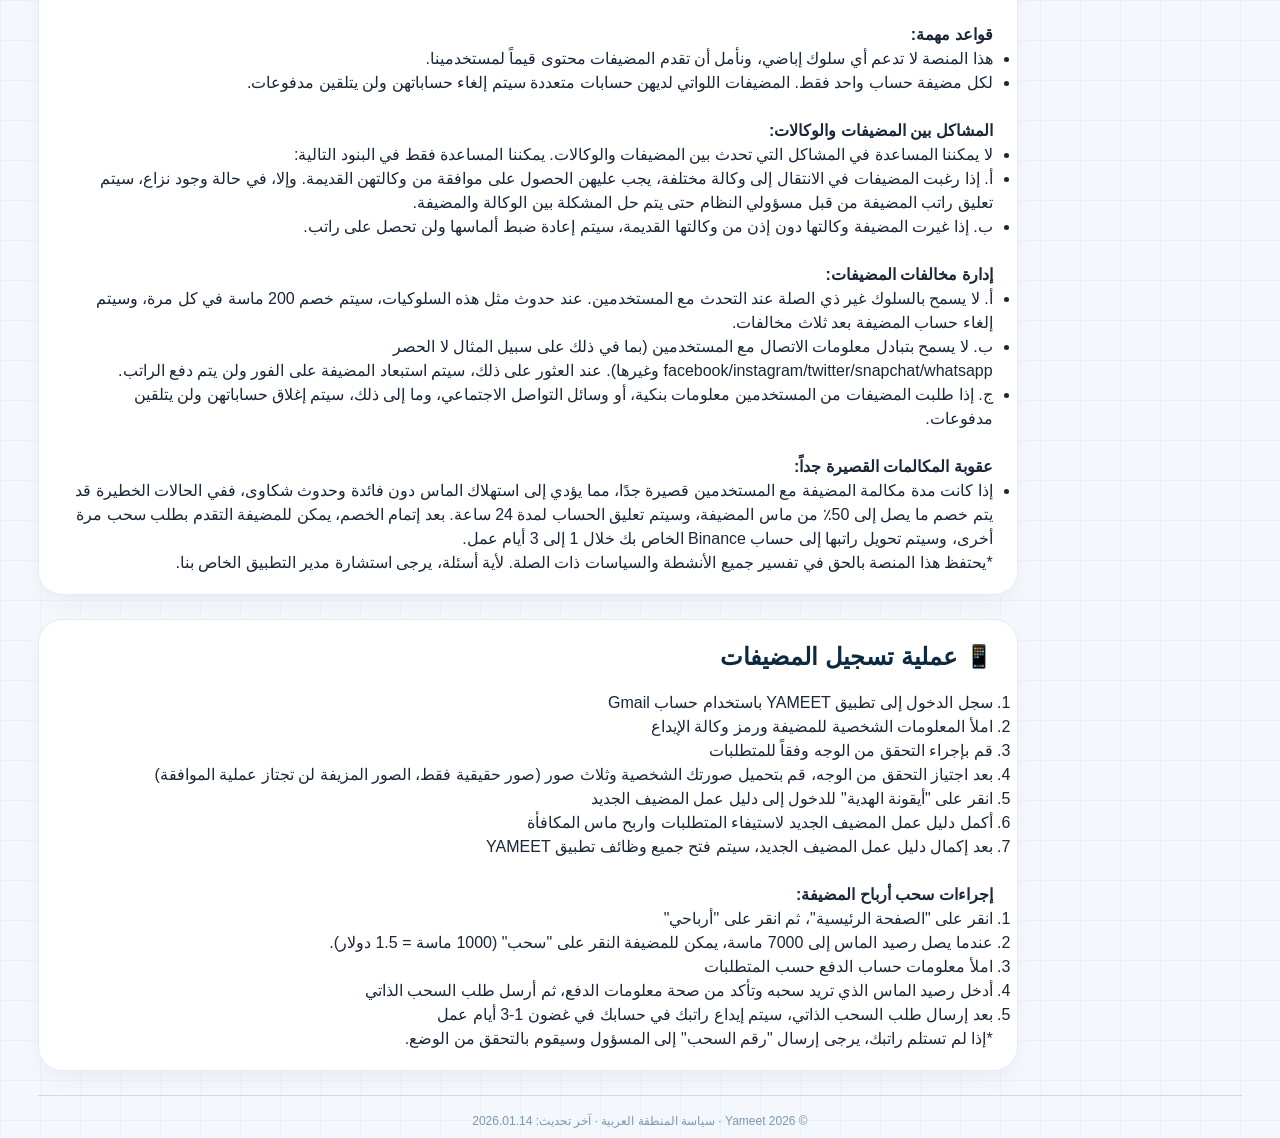
==== commit bb406138: "Add files via upload" ====
--- a/yameetAr.html
+++ b/yameetAr.html
@@ -14,7 +14,7 @@
             <div class="nav-menu">
                 <a href="https://wa.me/447743041324" target="_blank">اتصل بنا</a>
                 <a href="https://bd.nanas.vip/bd/register?type=0" target="_blank" class="join-btn">تسجيل الوكالة</a>
-                <a href="https://hi.nanas.vip/agency/login" target="_blank">تسجيل الدخول إلى الوكالة</a>
+                <a href="https://bd.nanas.vip/bd/login" target="_blank">تسجيل الدخول إلى الوكالة</a>
                 <a href="https://ym.nanas.vip/chat/download" target="_blank">المضيفين.apk</a>
             </div>
         </div>
--- a/yameet.css
+++ b/yameet.css
@@ -18,62 +18,75 @@
     min-height: 100vh;
 }
 
-/* Fixed navigation with scroll effect */
+/* Fixed navigation with scroll effect - 极简版 */
 .fixed-nav {
     position: fixed;
     top: 0;
     left: 0;
     width: 100%;
     background: rgba(255, 255, 255, 0);
-    padding: 0.8rem 5%;
+    padding: 0.3rem 3%;
     display: flex;
     align-items: center;
     justify-content: space-between;
     z-index: 1000;
-    transition: background 0.3s ease, box-shadow 0.3s ease, backdrop-filter 0.3s ease;
-    flex-wrap: wrap;
+    transition: background 0.3s ease;
+    gap: 0.25rem;
 }
 
 .fixed-nav.scrolled {
-    background: rgba(255, 255, 255, 0.95);
+    background: rgba(255, 255, 255, 0.98);
     backdrop-filter: blur(12px);
     -webkit-backdrop-filter: blur(12px);
-    box-shadow: 0 4px 20px rgba(0, 0, 0, 0.05);
-    border-bottom: 1px solid rgba(0, 40, 80, 0.1);
+    box-shadow: 0 2px 10px rgba(0, 0, 0, 0.03);
+    border-bottom: 1px solid rgba(0, 40, 80, 0.05);
 }
 
 .nav-left {
     display: flex;
     align-items: center;
-    gap: 2rem;
-    flex-wrap: wrap;
+    gap: 0.5rem;
+    flex: 1;
+    min-width: 0; /* 防止flex溢出 */
 }
 
 .logo-area {
     font-weight: 700;
-    font-size: 1.6rem;
-    letter-spacing: -0.5px;
+    font-size: 1.1rem;
+    letter-spacing: -0.3px;
     background: linear-gradient(145deg, #003f6b, #1e6f9f);
     -webkit-background-clip: text;
     -webkit-text-fill-color: transparent;
     white-space: nowrap;
+    flex-shrink: 0;
 }
 
 .nav-menu {
     display: flex;
-    gap: 1rem;
+    gap: 0.1rem;
     align-items: center;
     flex-wrap: wrap;
+    overflow-x: auto;
+    -webkit-overflow-scrolling: touch;
+    scrollbar-width: none; /* Firefox隐藏滚动条 */
+    padding-bottom: 0;
+    flex: 1;
+}
+
+.nav-menu::-webkit-scrollbar {
+    display: none; /* Chrome/Safari隐藏滚动条 */
 }
 
 .nav-menu a {
     color: #1a3d5c;
     text-decoration: none;
     font-weight: 500;
-    padding: 0.5rem 1rem;
-    border-radius: 40px;
+    padding: 0.2rem 0.5rem;
+    border-radius: 30px;
     transition: all 0.2s;
     white-space: nowrap;
+    font-size: 0.75rem;
+    line-height: 1.2;
 }
 
 .nav-menu a:hover {
@@ -84,97 +97,95 @@
 .nav-menu .join-btn {
     background: linear-gradient(135deg, #10b981, #059669);
     color: white;
-    padding: 0.5rem 1.5rem;
+    padding: 0.2rem 0.8rem;
 }
 
 .nav-menu .join-btn:hover {
     background: linear-gradient(135deg, #059669, #10b981);
     color: white;
-    transform: translateY(-1px);
 }
 
 .lang-selector select {
-    padding: 0.5rem 2rem 0.5rem 1rem;
-    border-radius: 40px;
+    padding: 0.2rem 1.2rem 0.2rem 0.5rem;
+    border-radius: 30px;
     border: 1px solid #ccd9e6;
     background: white;
     font-weight: 500;
     cursor: pointer;
-    font-size: 0.95rem;
+    font-size: 0.7rem;
     appearance: none;
-    background-image: url('data:image/svg+xml;utf8,<svg xmlns="http://www.w3.org/2000/svg" width="16" height="16" viewBox="0 0 24 24" fill="none" stroke="%231e3a5f" stroke-width="2"><polyline points="6 9 12 15 18 9"/></svg>');
+    background-image: url('data:image/svg+xml;utf8,<svg xmlns="http://www.w3.org/2000/svg" width="10" height="10" viewBox="0 0 24 24" fill="none" stroke="%231e3a5f" stroke-width="2"><polyline points="6 9 12 15 18 9"/></svg>');
     background-repeat: no-repeat;
-    background-position: right 0.8rem center;
-    background-size: 14px;
-}
-
-.lang-selector select:hover {
-    border-color: #1e6f9f;
-}
-
-/* Hero banner */
+    background-position: right 0.3rem center;
+    background-size: 8px;
+    max-width: 85px;
+    height: 24px;
+    line-height: 1;
+}
+
+/* Hero banner - 调整上边距 */
 .hero-banner {
     background: linear-gradient(125deg, #d4e2f0 0%, #b6cde3 100%);
-    margin: 6rem 5% 2rem;
-    padding: 2.5rem 3rem;
-    border-radius: 40px;
-    box-shadow: 0 15px 30px rgba(0,40,80,0.1);
+    margin: 3.5rem 3% 1.5rem;
+    padding: 1.5rem 2rem;
+    border-radius: 28px;
+    box-shadow: 0 12px 25px rgba(0,40,80,0.08);
 }
 
 .hero-banner h1 {
-    font-size: clamp(2rem, 5vw, 2.6rem);
+    font-size: clamp(1.6rem, 4vw, 2.2rem);
     font-weight: 700;
-    margin-bottom: 0.5rem;
+    margin-bottom: 0.3rem;
 }
 
 .region-tag {
     display: inline-block;
     background: #003f6b;
     color: white;
-    padding: 0.3rem 1.5rem;
-    border-radius: 40px;
+    padding: 0.15rem 0.8rem;
+    border-radius: 30px;
     font-weight: 600;
-    margin-bottom: 1rem;
-    font-size: 0.95rem;
+    margin-bottom: 0.5rem;
+    font-size: 0.7rem;
 }
 
 .applicable-countries {
     background: #e5f0fa;
-    border-left: 6px solid #1e6f9f;
-    padding: 1rem 2rem;
-    border-radius: 20px;
-    margin: 1.5rem 0 1rem;
+    border-left: 4px solid #1e6f9f;
+    padding: 0.5rem 1.2rem;
+    border-radius: 16px;
+    margin: 0.8rem 0 0.5rem;
     font-weight: 500;
-    font-size: 1.1rem;
+    font-size: 0.85rem;
 }
 
 /* Main content grid */
 .policy-container {
     display: grid;
-    grid-template-columns: 220px 1fr;
-    gap: 2rem;
+    grid-template-columns: 200px 1fr;
+    gap: 1.5rem;
     max-width: 1400px;
-    margin: 2rem 5%;
+    margin: 1rem 3%;
 }
 
 /* Table of contents */
 .policy-toc {
     background: white;
-    border-radius: 28px;
-    padding: 1.8rem 1rem;
+    border-radius: 24px;
+    padding: 1rem 0.8rem;
     border: 1px solid #e2ecf9;
     position: sticky;
-    top: 100px;
+    top: 60px;
     height: fit-content;
 }
 
 .policy-toc h4 {
     color: #1e6f9f;
-    margin-bottom: 1.5rem;
-    padding-left: 0.5rem;
-    font-size: 1rem;
+    margin-bottom: 0.8rem;
+    padding-left: 0.3rem;
+    font-size: 0.75rem;
     text-transform: uppercase;
-    letter-spacing: 0.5px;
+    letter-spacing: 0.3px;
 }
 
 .toc-list {
@@ -182,19 +193,19 @@
 }
 
 .toc-list li {
-    margin-bottom: 0.4rem;
+    margin-bottom: 0.1rem;
 }
 
 .toc-list a {
     display: block;
-    padding: 0.7rem 1rem;
-    border-radius: 40px;
+    padding: 0.3rem 0.6rem;
+    border-radius: 30px;
     color: #1a3d5c;
     text-decoration: none;
-    border-left: 3px solid transparent;
+    border-left: 2px solid transparent;
     transition: all 0.15s;
     font-weight: 500;
-    font-size: 0.95rem;
+    font-size: 0.8rem;
 }
 
 .toc-list a:hover {
@@ -207,35 +218,31 @@
 .policy-content {
     display: flex;
     flex-direction: column;
-    gap: 2.5rem;
+    gap: 1.5rem;
 }
 
 .policy-card {
     background: white;
-    border-radius: 32px;
-    padding: 2rem 2.2rem;
-    box-shadow: 0 12px 30px -8px rgba(0,35,70,0.08);
+    border-radius: 24px;
+    padding: 1.2rem 1.5rem;
+    box-shadow: 0 10px 25px -6px rgba(0,35,70,0.06);
     border: 1px solid #e2ecf9;
     transition: box-shadow 0.2s;
-}
-
-.policy-card:hover {
-    box-shadow: 0 20px 35px -8px rgba(0,79,158,0.12);
 }
 
 .card-header {
     display: flex;
     align-items: center;
-    gap: 0.8rem;
-    margin-bottom: 1.8rem;
+    gap: 0.5rem;
+    margin-bottom: 1rem;
 }
 
 .card-header .icon {
-    font-size: 2rem;
+    font-size: 1.4rem;
 }
 
 .card-header h2 {
-    font-size: clamp(1.4rem, 4vw, 1.8rem);
+    font-size: clamp(1.1rem, 3.5vw, 1.5rem);
     color: #0b2a41;
     font-weight: 600;
 }
@@ -244,27 +251,27 @@
 .grid-2col {
     display: grid;
     grid-template-columns: 1fr 1fr;
-    gap: 1.5rem;
+    gap: 1rem;
 }
 
 /* Stat badges */
 .stat-badge {
     background: #f2f6fc;
-    border-radius: 18px;
-    padding: 1.2rem;
+    border-radius: 16px;
+    padding: 0.8rem;
     border: 1px solid #dde9f5;
 }
 
 .stat-badge p:first-child {
-    font-size: 0.9rem;
+    font-size: 0.7rem;
     color: #1e6f9f;
     text-transform: uppercase;
     font-weight: 600;
-    margin-bottom: 0.5rem;
+    margin-bottom: 0.2rem;
 }
 
 .stat-badge .value {
-    font-size: clamp(1.4rem, 4vw, 1.8rem);
+    font-size: clamp(1.1rem, 3.5vw, 1.5rem);
     font-weight: 700;
     color: #003f6b;
 }
@@ -273,70 +280,39 @@
 .simple-table {
     width: 100%;
     border-collapse: collapse;
-    margin: 1rem 0;
+    margin: 0.5rem 0;
 }
 
 .simple-table th {
     text-align: left;
     color: #1e4f73;
     border-bottom: 2px solid #cbddec;
-    padding-bottom: 0.6rem;
+    padding-bottom: 0.3rem;
     font-weight: 600;
-    font-size: 0.95rem;
+    font-size: 0.8rem;
 }
 
 .simple-table td {
-    padding: 0.8rem 0.2rem;
+    padding: 0.4rem 0.1rem;
     border-bottom: 1px solid #e2ecf9;
     color: #1f3a57;
-}
-
-/* Badges */
-.badge {
-    background: #1e6f9f10;
-    color: #1e6f9f;
-    border: 1px solid #1e6f9f30;
-    padding: 0.2rem 1rem;
-    border-radius: 40px;
-    display: inline-block;
-    margin-right: 0.5rem;
     font-size: 0.85rem;
-    font-weight: 600;
-}
-
-/* Footnotes */
-.footnote {
-    color: #5b7a99;
-    font-size: 0.9rem;
-    margin-top: 1rem;
-    border-top: 1px dashed #cbddec;
-    padding-top: 1rem;
-}
-
-/* Lists */
-ul, ol {
-    margin-left: 1.2rem;
-    color: #1f3a57;
-}
-
-li {
-    margin-bottom: 0.5rem;
 }
 
 /* Footer */
 .footer-note {
     text-align: center;
     color: #7b98b5;
-    margin: 2rem 5% 1rem;
+    margin: 1.5rem 3% 0.5rem;
     border-top: 1px solid #c9ddec;
-    padding-top: 2rem;
-    font-size: 0.9rem;
-}
-
-/* RTL Support for Arabic */
+    padding-top: 1rem;
+    font-size: 0.75rem;
+}
+
+/* RTL Support */
 html[dir="rtl"] .policy-toc a {
     border-left: none;
-    border-right: 3px solid transparent;
+    border-right: 2px solid transparent;
 }
 
 html[dir="rtl"] .policy-toc a:hover {
@@ -346,93 +322,162 @@
 
 html[dir="rtl"] .applicable-countries {
     border-left: none;
-    border-right: 6px solid #1e6f9f;
-}
-
-/* Responsive Design */
-@media (max-width: 1100px) {
+    border-right: 4px solid #1e6f9f;
+}
+
+/* 移动端极简导航 - 最重要部分 */
+@media (max-width: 768px) {
     .fixed-nav {
-        padding: 0.8rem 4%;
-    }
+        padding: 0.2rem 2%;
+    }
+    
     .nav-left {
-        gap: 1rem;
-    }
+        gap: 0.3rem;
+    }
+    
+    .logo-area {
+        font-size: 0.95rem;
+    }
+    
     .nav-menu a {
-        padding: 0.5rem 0.8rem;
-        font-size: 0.9rem;
-    }
-}
-
-@media (max-width: 1000px) {
+        padding: 0.15rem 0.4rem;
+        font-size: 0.65rem;
+    }
+    
+    .nav-menu .join-btn {
+        padding: 0.15rem 0.6rem;
+    }
+    
+    .lang-selector select {
+        padding: 0.15rem 1.1rem 0.15rem 0.4rem;
+        font-size: 0.6rem;
+        max-width: 70px;
+        height: 22px;
+        background-position: right 0.2rem center;
+    }
+    
+    .hero-banner {
+        margin-top: 3rem;
+        padding: 1rem 1rem;
+    }
+    
     .policy-container {
         grid-template-columns: 1fr;
-    }
+        margin: 0.5rem 2%;
+    }
+    
     .policy-toc {
         display: none;
     }
 }
 
-@media (max-width: 850px) {
+@media (max-width: 480px) {
     .fixed-nav {
-        flex-direction: column;
-        gap: 0.8rem;
-        padding: 0.8rem 4%;
-    }
-    .nav-left {
-        width: 100%;
-        justify-content: space-between;
-    }
+        padding: 0.15rem 1.5%;
+    }
+    
+    .logo-area {
+        font-size: 0.85rem;
+    }
+    
     .nav-menu {
-        width: 100%;
-        justify-content: center;
-    }
+        gap: 0;
+    }
+    
+    .nav-menu a {
+        padding: 0.1rem 0.3rem;
+        font-size: 0.6rem;
+    }
+    
+    .nav-menu .join-btn {
+        padding: 0.1rem 0.5rem;
+    }
+    
+    .lang-selector select {
+        padding: 0.1rem 1rem 0.1rem 0.3rem;
+        font-size: 0.55rem;
+        max-width: 62px;
+        height: 20px;
+    }
+    
     .hero-banner {
-        margin-top: 9rem;
-    }
-}
-
-@media (max-width: 768px) {
+        margin-top: 2.8rem;
+        padding: 0.8rem 0.8rem;
+        border-radius: 20px;
+    }
+    
+    .hero-banner h1 {
+        font-size: 1.2rem;
+    }
+    
+    .region-tag {
+        font-size: 0.6rem;
+        padding: 0.1rem 0.6rem;
+    }
+    
+    .applicable-countries {
+        font-size: 0.7rem;
+        padding: 0.4rem 0.8rem;
+        border-left-width: 3px;
+    }
+    
+    .policy-card {
+        padding: 0.8rem 1rem;
+        border-radius: 20px;
+    }
+    
+    .card-header h2 {
+        font-size: 1rem;
+    }
+    
+    .card-header .icon {
+        font-size: 1.2rem;
+    }
+    
+    .simple-table {
+        font-size: 0.7rem;
+    }
+    
+    .simple-table td, .simple-table th {
+        padding: 0.25rem 0.1rem;
+    }
+    
+    html[dir="rtl"] .applicable-countries {
+        border-right-width: 3px;
+    }
+}
+
+/* 超小屏设备 */
+@media (max-width: 360px) {
+    .fixed-nav {
+        padding: 0.1rem 1%;
+    }
+    
+    .logo-area {
+        font-size: 0.8rem;
+    }
+    
+    .nav-menu a {
+        font-size: 0.55rem;
+        padding: 0.1rem 0.25rem;
+    }
+    
+    .nav-menu .join-btn {
+        padding: 0.1rem 0.4rem;
+    }
+    
+    .lang-selector select {
+        max-width: 58px;
+        font-size: 0.5rem;
+        padding: 0.1rem 0.9rem 0.1rem 0.25rem;
+    }
+    
     .hero-banner {
-        margin-top: 8rem;
-        padding: 2rem 1.5rem;
-    }
+        margin-top: 2.5rem;
+    }
+    
     .hero-banner h1 {
-        font-size: 1.8rem;
-    }
-    .applicable-countries {
-        padding: 0.8rem 1.2rem;
         font-size: 1rem;
-    }
-    .policy-card {
-        padding: 1.5rem;
-    }
-    .grid-2col {
-        grid-template-columns: 1fr;
-        gap: 1rem;
-    }
-    .simple-table {
-        font-size: 0.9rem;
-    }
-    .simple-table td, .simple-table th {
-        padding: 0.6rem 0.1rem;
-    }
-}
-
-@media (max-width: 480px) {
-    .hero-banner {
-        padding: 1.5rem 1rem;
-    }
-    .hero-banner h1 {
-        font-size: 1.5rem;
-    }
-    .region-tag {
-        font-size: 0.8rem;
-    }
-    .card-header h2 {
-        font-size: 1.3rem;
-    }
-    .card-header .icon {
-        font-size: 1.6rem;
     }
 }
 
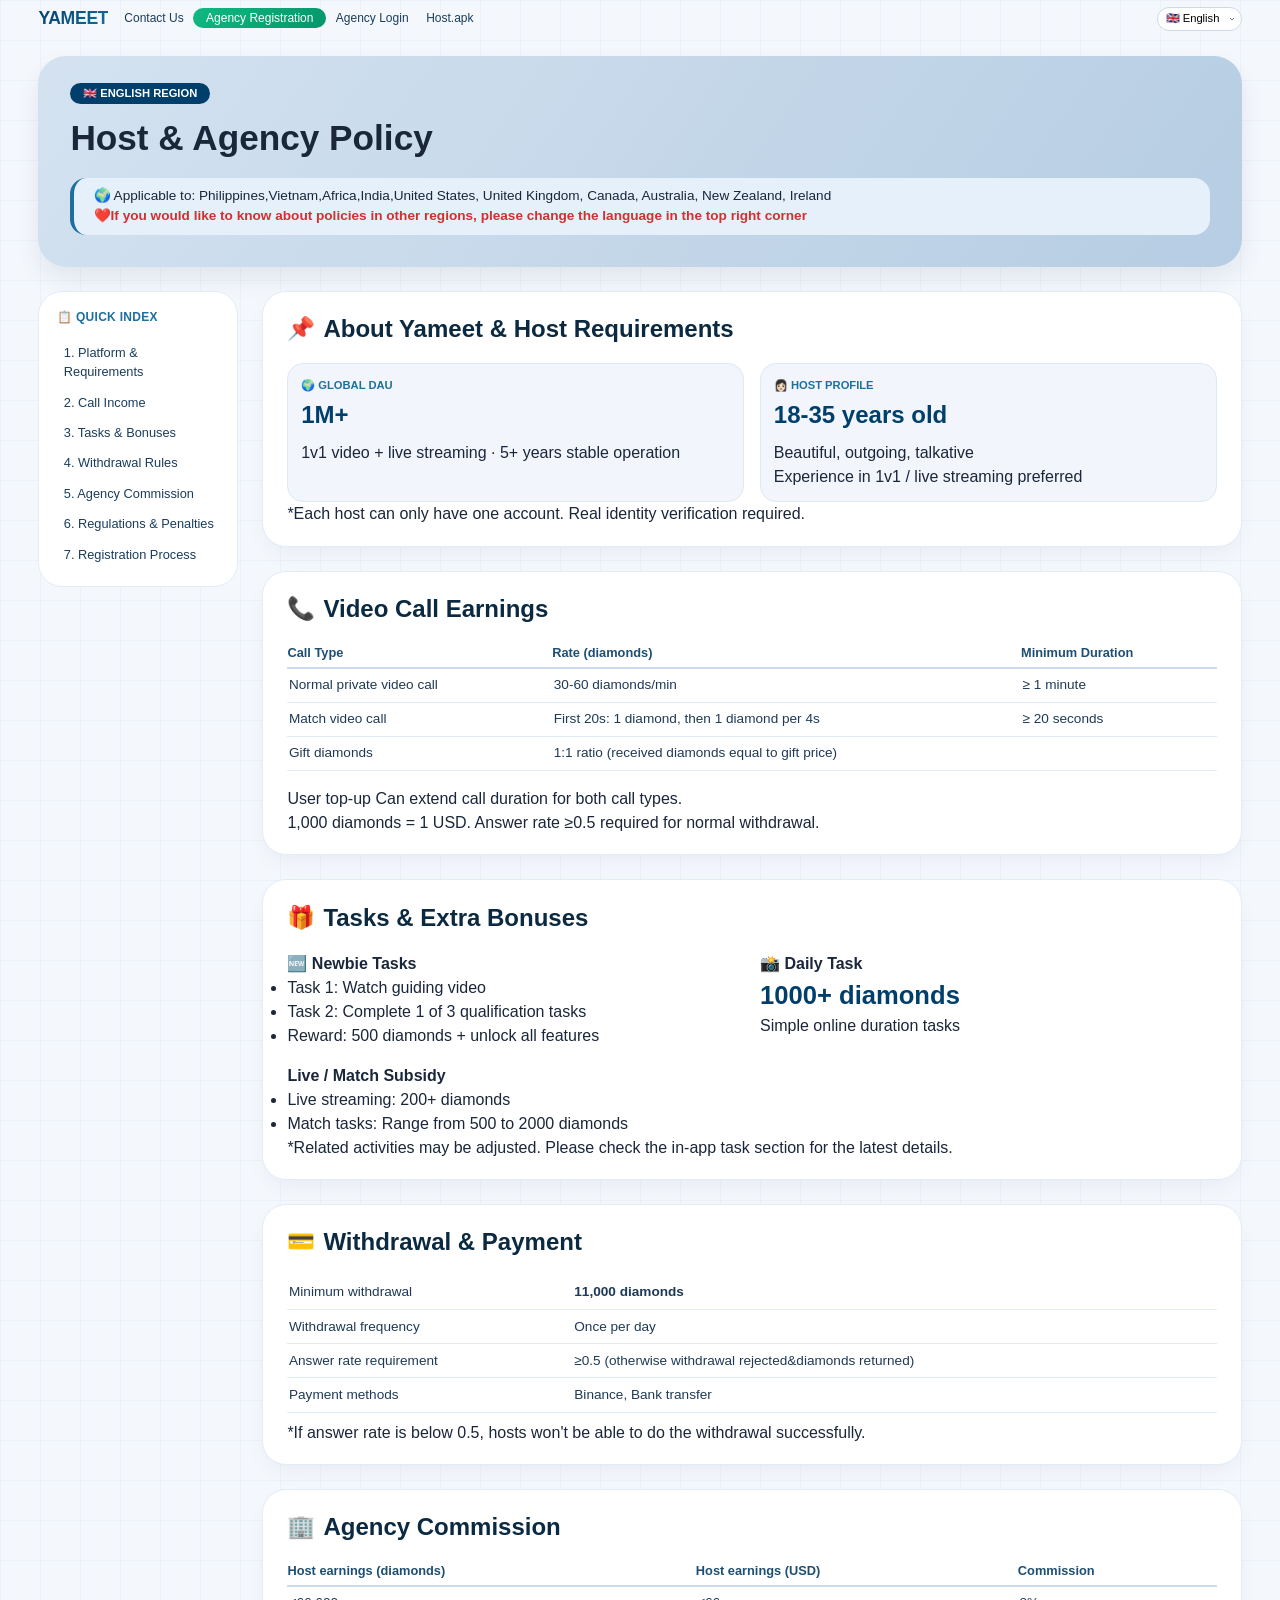
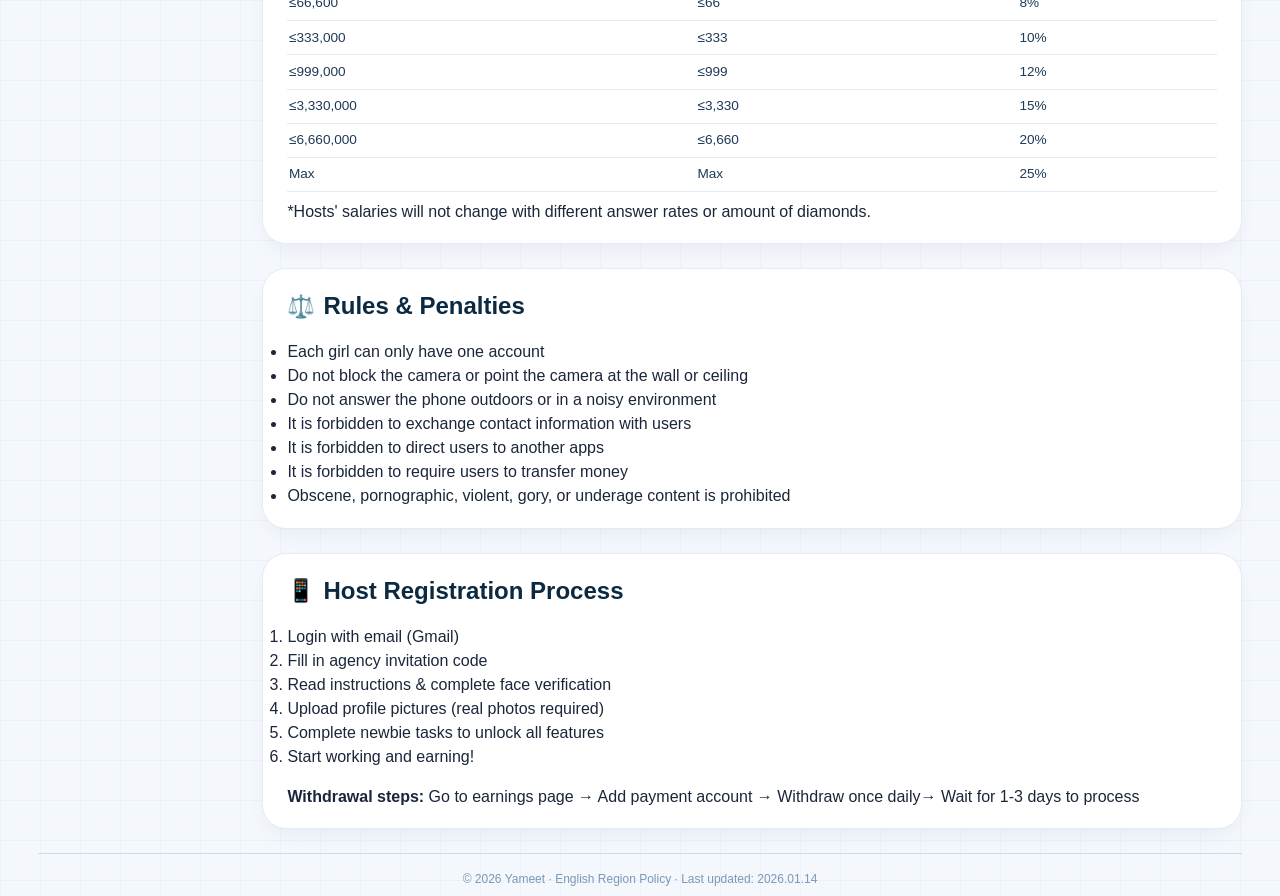
==== commit fb019462: "Add files via upload" ====
--- a/yameetAr.html
+++ b/yameetAr.html
@@ -20,11 +20,11 @@
         </div>
         <div class="lang-selector">
             <select id="regionSelect" onchange="switchRegion(this.value)">
-                <option value="index.html">🇬🇧 English</option>
+                <option value="index.html" selected>🇬🇧 English</option>
                 <option value="yameetEs.html">🇪🇸 Español</option>
                 <option value="yameetPt.html">🇧🇷 Português</option>
                 <option value="yameetTh.html">🇹🇭 ภาษาไทย</option>
-                <option value="yameetAr.html" selected>🇸🇦 العربية</option>
+                <option value="yameetAr.html">🇸🇦 العربية</option>
                 <option value="yameetTr.html">🇹🇷 Türkçe</option>
                 <option value="yameetId.html">🇮🇩 Indonesia</option>
             </select>
@@ -308,8 +308,54 @@
 
     <div class="footer-note">
         © 2026 Yameet · سياسة المنطقة العربية · آخر تحديث: 2026.01.14
-    </div>
-
-    <script src="yameet.js"></script>
+</div>
+
+<script>
+// 语言映射表
+const languageMap = {
+    'en': 'index.html',
+    'en-US': 'index.html',
+    'en-GB': 'index.html',
+    'es': 'yameetEs.html',
+    'es-ES': 'yameetEs.html',
+    'pt': 'yameetPt.html',
+    'pt-BR': 'yameetPt.html',
+    'th': 'yameetTh.html',
+    'th-TH': 'yameetTh.html',
+    'ar': 'yameetAr.html',
+    'ar-SA': 'yameetAr.html',
+    'tr': 'yameetTr.html',
+    'tr-TR': 'yameetTr.html',
+    'id': 'yameetId.html',
+    'id-ID': 'yameetId.html'
+};
+
+function getCurrentPage() {
+    const path = window.location.pathname;
+    const fileName = path.substring(path.lastIndexOf('/') + 1);
+    return fileName || 'index.html';
+}
+
+function getLanguagePage() {
+    const browserLang = navigator.language || navigator.userLanguage;
+    if (languageMap[browserLang]) return languageMap[browserLang];
+    const mainLang = browserLang.split('-')[0];
+    if (languageMap[mainLang]) return languageMap[mainLang];
+    return 'index.html';
+}
+
+function autoSwitchByLanguage() {
+    const currentPage = getCurrentPage();
+    const targetPage = getLanguagePage();
+    if (currentPage !== targetPage && !sessionStorage.getItem('redirected')) {
+        sessionStorage.setItem('redirected', 'true');
+        window.location.href = targetPage;
+    }
+}
+
+autoSwitchByLanguage();
+</script>
+
+<script src="yameet.js"></script>
 </body>
 </html>
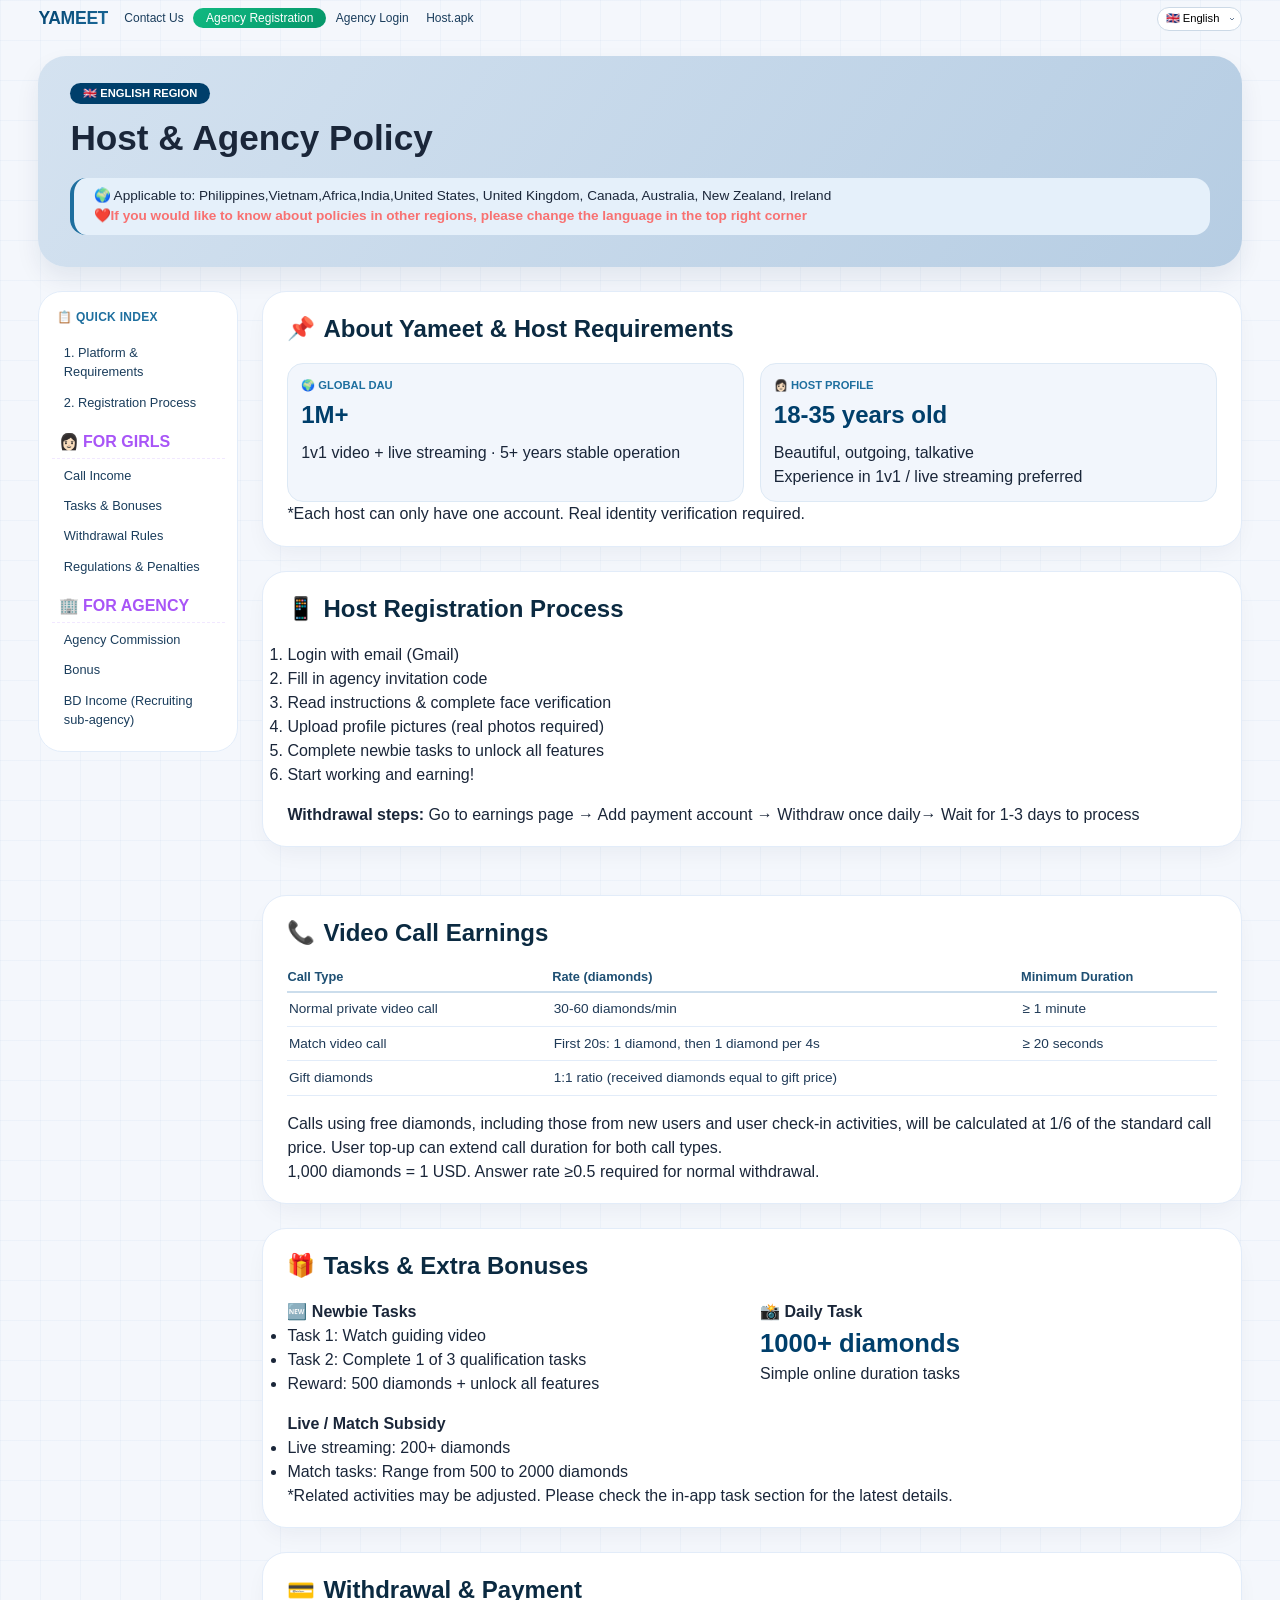
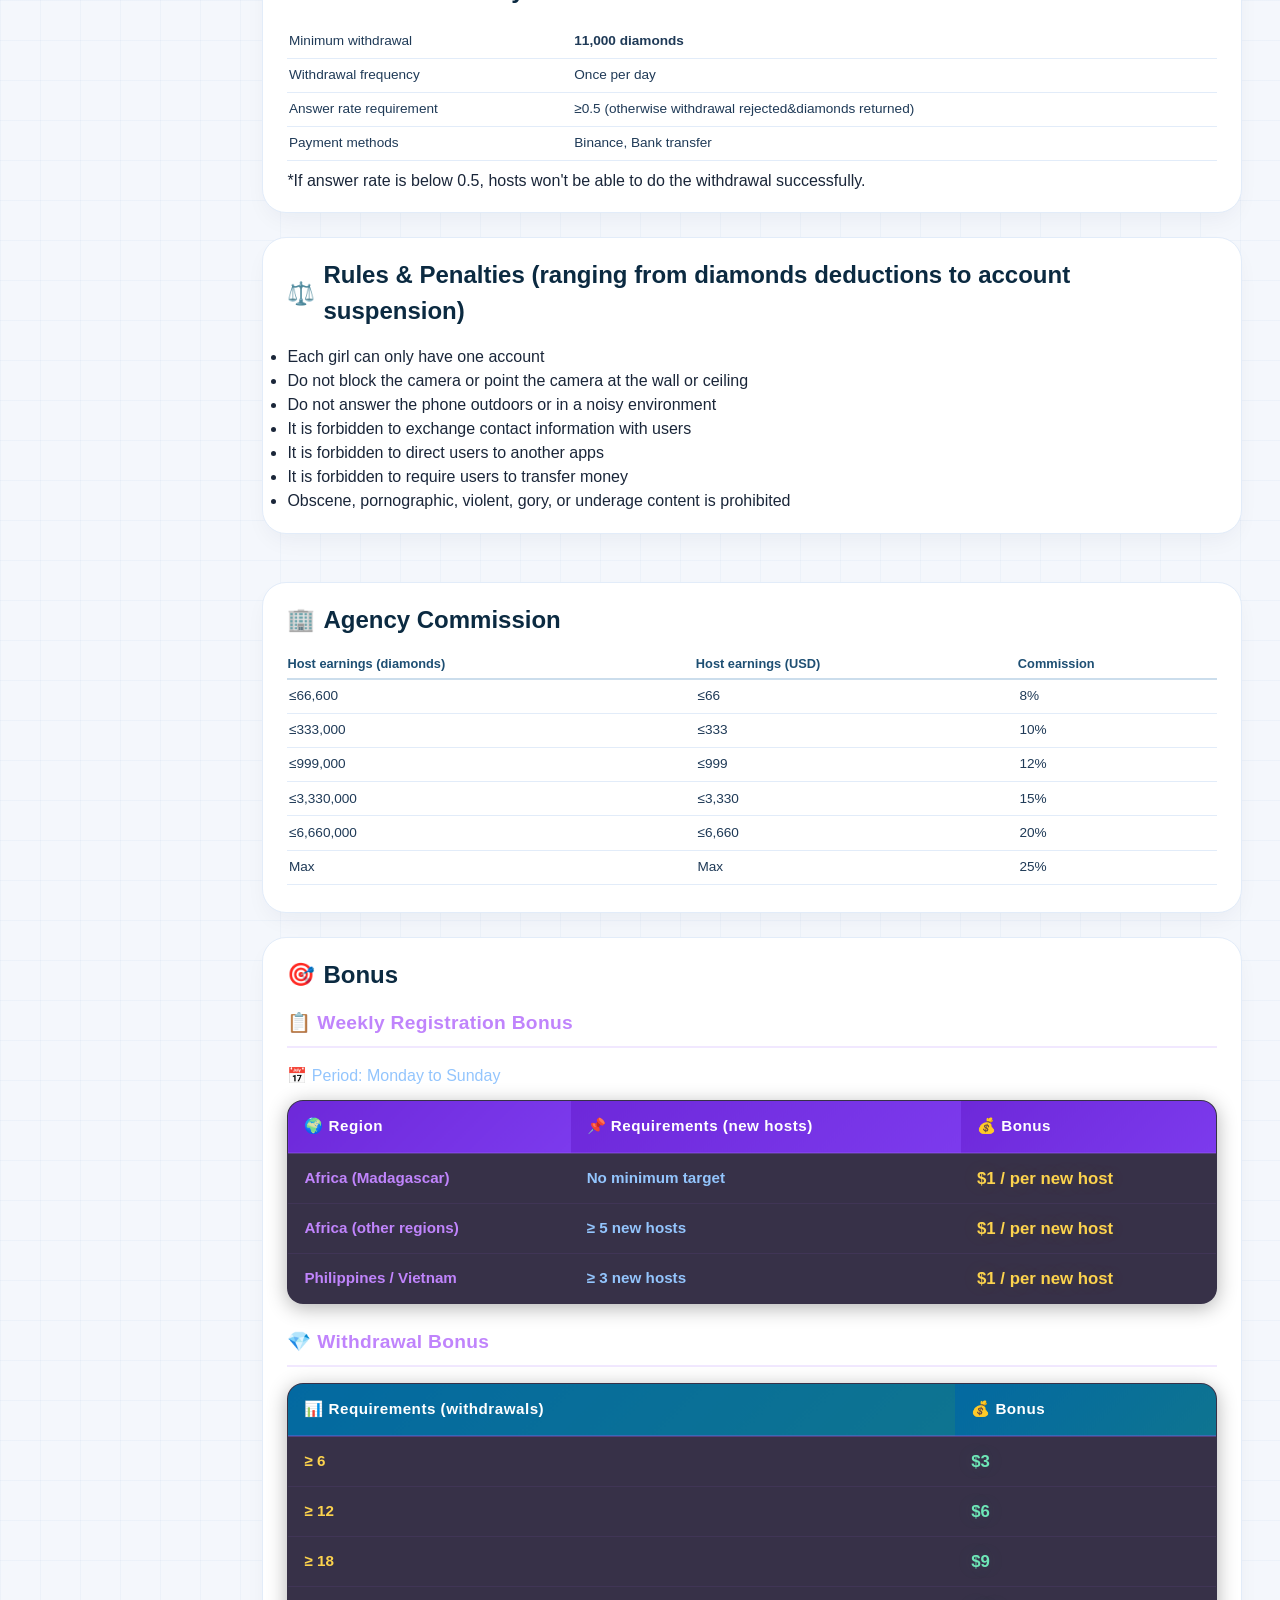
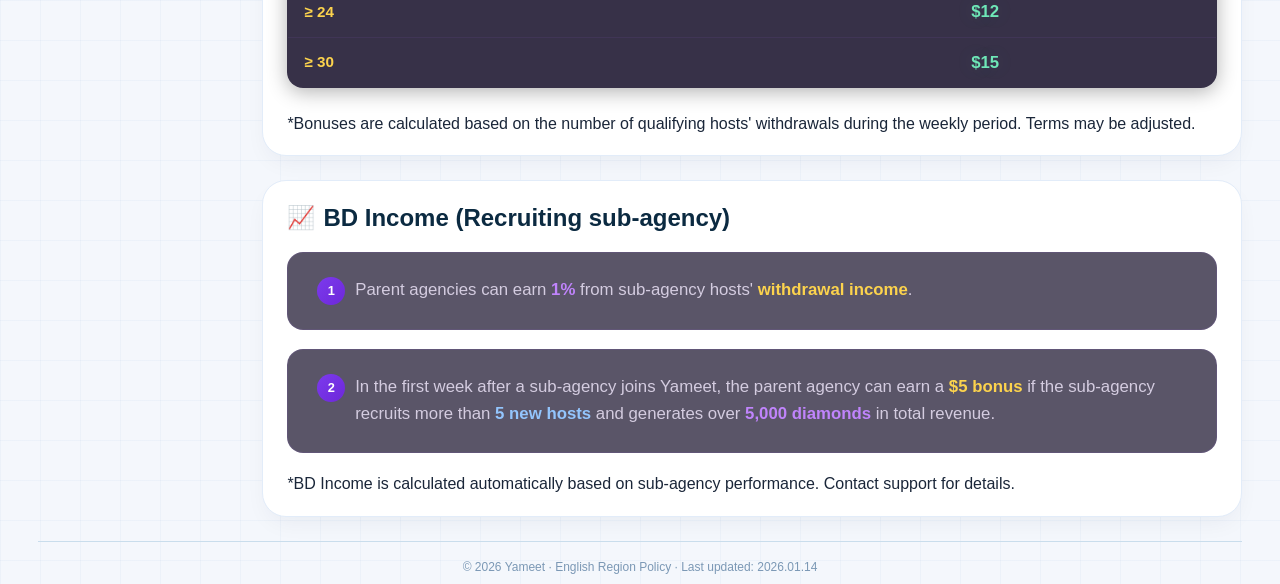
==== commit 72ed9ba3: "Add files via upload" ====
--- a/yameetAr.html
+++ b/yameetAr.html
@@ -5,7 +5,359 @@
     <meta name="viewport" content="width=device-width, initial-scale=1.0, viewport-fit=cover">
     <title>Yameet · العربية</title>
     <link rel="icon" href="yameetAnchor.png" type="image/png">
-    <link rel="stylesheet" href="yameet.css">
+    <style>
+        /* ===== 重置 & 基础 ===== */
+        * {
+            margin: 0;
+            padding: 0;
+            box-sizing: border-box;
+        }
+        body {
+            font-family: 'Segoe UI', 'Tahoma', system-ui, -apple-system, sans-serif;
+            background: #f8faff;
+            color: #1e2b3c;
+            padding-top: 80px;
+            line-height: 1.6;
+        }
+        /* ===== 导航 ===== */
+        .fixed-nav {
+            position: fixed;
+            top: 0;
+            right: 0;
+            left: 0;
+            z-index: 999;
+            background: #ffffffdd;
+            backdrop-filter: blur(10px);
+            -webkit-backdrop-filter: blur(10px);
+            box-shadow: 0 2px 12px rgba(0,0,0,0.06);
+            padding: 0.5rem 2rem;
+            display: flex;
+            justify-content: space-between;
+            align-items: center;
+            flex-wrap: wrap;
+            direction: rtl;
+        }
+        .nav-left {
+            display: flex;
+            align-items: center;
+            gap: 1.2rem;
+            flex-wrap: wrap;
+        }
+        .logo-area {
+            font-weight: 700;
+            font-size: 1.4rem;
+            letter-spacing: 1px;
+            color: #003f6b;
+        }
+        .nav-menu {
+            display: flex;
+            gap: 1rem;
+            flex-wrap: wrap;
+            align-items: center;
+        }
+        .nav-menu a {
+            text-decoration: none;
+            color: #1e2b3c;
+            font-size: 0.9rem;
+            font-weight: 500;
+            padding: 0.3rem 0.6rem;
+            border-radius: 30px;
+            transition: 0.2s;
+        }
+        .nav-menu a:hover {
+            background: #eef3fa;
+        }
+        .nav-menu .join-btn {
+            background: #003f6b;
+            color: #fff;
+            padding: 0.3rem 1rem;
+        }
+        .nav-menu .join-btn:hover {
+            background: #002b4a;
+        }
+        .lang-selector select {
+            padding: 0.3rem 0.8rem;
+            border-radius: 30px;
+            border: 1px solid #d0dbe8;
+            background: #fff;
+            font-size: 0.85rem;
+            color: #1e2b3c;
+            outline: none;
+            cursor: pointer;
+        }
+        /* ===== hero ===== */
+        .hero-banner {
+            background: linear-gradient(145deg, #e4edf5, #d4e2f0);
+            padding: 2rem 2rem 1.8rem;
+            text-align: center;
+            margin: 0 1.5rem 1.5rem;
+            border-radius: 40px 40px 20px 20px;
+            box-shadow: 0 6px 18px rgba(0, 50, 80, 0.06);
+        }
+        .region-tag {
+            display: inline-block;
+            background: #003f6b;
+            color: #fff;
+            padding: 0.2rem 1.4rem;
+            border-radius: 40px;
+            font-size: 0.9rem;
+            letter-spacing: 0.3px;
+            margin-bottom: 0.6rem;
+        }
+        .hero-banner h1 {
+            font-size: 2.2rem;
+            font-weight: 700;
+            color: #003f6b;
+            margin: 0.4rem 0;
+        }
+        .applicable-countries {
+            background: #ffffffb0;
+            backdrop-filter: blur(4px);
+            padding: 0.6rem 1.2rem;
+            border-radius: 60px;
+            display: inline-block;
+            font-size: 0.95rem;
+            font-weight: 500;
+            color: #003f6b;
+            margin-top: 0.4rem;
+            box-shadow: 0 2px 8px rgba(0,0,0,0.02);
+        }
+        /* ===== تخطيط الصفحة ===== */
+        .policy-container {
+            display: flex;
+            gap: 2rem;
+            max-width: 1360px;
+            margin: 0 auto;
+            padding: 0 1.5rem 3rem;
+            align-items: flex-start;
+            direction: rtl;
+        }
+        .policy-toc {
+            flex: 0 0 240px;
+            background: #ffffffcc;
+            backdrop-filter: blur(4px);
+            border-radius: 28px;
+            padding: 1.2rem 0.8rem;
+            box-shadow: 0 8px 24px rgba(0, 30, 60, 0.04);
+            border: 1px solid #eaeef5;
+            position: sticky;
+            top: 100px;
+        }
+        .policy-toc h4 {
+            font-size: 1rem;
+            color: #003f6b;
+            margin-bottom: 1rem;
+            padding-right: 0.5rem;
+            border-right: 4px solid #003f6b;
+            padding-right: 0.8rem;
+        }
+        .toc-list {
+            list-style: none;
+            padding: 0;
+        }
+        .toc-list li {
+            margin-bottom: 0.6rem;
+        }
+        .toc-list a {
+            display: block;
+            padding: 0.3rem 0.8rem;
+            border-radius: 40px;
+            color: #1e2b3c;
+            text-decoration: none;
+            font-size: 0.85rem;
+            transition: 0.2s;
+            font-weight: 450;
+        }
+        .toc-list a:hover {
+            background: #e4edf5;
+            color: #003f6b;
+        }
+        .toc-list .section-head {
+            font-weight: 700;
+            color: #003f6b;
+            padding: 0.3rem 0.8rem;
+            margin-top: 0.3rem;
+            display: block;
+            font-size: 0.9rem;
+            cursor: default;
+        }
+        .toc-list .sub-item {
+            padding-right: 1.5rem;
+            font-weight: 400;
+            font-size: 0.85rem;
+        }
+        .policy-content {
+            flex: 1;
+            min-width: 0;
+        }
+        /* ===== بطاقات السياسة ===== */
+        .policy-card {
+            background: #ffffff;
+            border-radius: 32px;
+            padding: 1.8rem 2rem;
+            margin-bottom: 2rem;
+            box-shadow: 0 6px 24px rgba(0, 30, 60, 0.04);
+            border: 1px solid #eef2f8;
+            transition: 0.2s;
+            scroll-margin-top: 90px;
+        }
+        .card-header {
+            display: flex;
+            align-items: center;
+            gap: 0.6rem;
+            margin-bottom: 1.2rem;
+            border-bottom: 2px solid #eaf0f8;
+            padding-bottom: 0.6rem;
+        }
+        .card-header .icon {
+            font-size: 1.8rem;
+            line-height: 1;
+        }
+        .card-header h2 {
+            font-size: 1.5rem;
+            font-weight: 700;
+            color: #003f6b;
+            margin: 0;
+        }
+        .grid-2col {
+            display: grid;
+            grid-template-columns: 1fr 1fr;
+            gap: 1.2rem;
+            margin: 0.5rem 0;
+        }
+        .stat-badge {
+            background: #f4f8fe;
+            padding: 1rem 1.2rem;
+            border-radius: 24px;
+            text-align: center;
+        }
+        .stat-badge .value {
+            font-size: 2rem;
+            font-weight: 700;
+            color: #003f6b;
+            margin: 0.2rem 0;
+        }
+        .badge {
+            background: #003f6b;
+            color: #fff;
+            padding: 0.1rem 1rem;
+            border-radius: 40px;
+            font-size: 0.8rem;
+            font-weight: 600;
+            display: inline-block;
+        }
+        .footnote {
+            margin-top: 1rem;
+            font-size: 0.88rem;
+            color: #4a5f72;
+            border-top: 1px dashed #dce5ef;
+            padding-top: 0.7rem;
+        }
+        /* ===== جداول ===== */
+        .simple-table {
+            width: 100%;
+            border-collapse: collapse;
+            margin: 0.6rem 0 0.2rem;
+            font-size: 0.95rem;
+            border-radius: 20px;
+            overflow: hidden;
+            box-shadow: 0 2px 8px rgba(0, 0, 0, 0.02);
+        }
+        .simple-table th,
+        .simple-table td {
+            padding: 0.7rem 1.2rem;
+            text-align: right;
+            border-bottom: 1px solid #eaf0f8;
+        }
+        .simple-table th {
+            background: #eaf1fa;
+            color: #003f6b;
+            font-weight: 600;
+            white-space: nowrap;
+        }
+        .simple-table tr:last-child td {
+            border-bottom: none;
+        }
+        .simple-table tr:hover td {
+            background: #f8faff;
+        }
+        .policy-card ul, .policy-card ol {
+            padding-right: 1.8rem;
+            margin: 0.4rem 0;
+        }
+        .policy-card li {
+            margin-bottom: 0.3rem;
+        }
+        .policy-card p {
+            margin: 0.5rem 0;
+        }
+        .footer-note {
+            text-align: center;
+            font-size: 0.8rem;
+            color: #5b6f84;
+            padding: 1.2rem 1rem 2.5rem;
+            border-top: 1px solid #e2eaf2;
+            max-width: 1360px;
+            margin: 0 auto;
+            direction: rtl;
+        }
+        /* ===== استجابة ===== */
+        @media (max-width: 900px) {
+            .policy-container {
+                flex-direction: column;
+            }
+            .policy-toc {
+                position: relative;
+                top: 0;
+                flex: 1;
+                width: 100%;
+                margin-bottom: 1rem;
+            }
+            .grid-2col {
+                grid-template-columns: 1fr;
+            }
+            .fixed-nav {
+                padding: 0.5rem 1rem;
+                flex-direction: column;
+                align-items: stretch;
+                gap: 0.4rem;
+            }
+            .nav-left {
+                flex-wrap: wrap;
+                justify-content: center;
+            }
+            .nav-menu {
+                justify-content: center;
+            }
+            .lang-selector {
+                text-align: center;
+            }
+            .hero-banner h1 {
+                font-size: 1.6rem;
+            }
+            .policy-card {
+                padding: 1.2rem;
+            }
+            .simple-table th,
+            .simple-table td {
+                padding: 0.5rem 0.8rem;
+                font-size: 0.85rem;
+            }
+        }
+        @media (max-width: 480px) {
+            .hero-banner {
+                margin: 0 0.5rem 1rem;
+                padding: 1.2rem 0.8rem;
+            }
+            .applicable-countries {
+                font-size: 0.8rem;
+                padding: 0.3rem 0.8rem;
+            }
+            .policy-container {
+                padding: 0 0.5rem 2rem;
+            }
+        }
+    </style>
 </head>
 <body>
     <nav class="fixed-nav" id="mainNav">
@@ -43,17 +395,26 @@
         <aside class="policy-toc">
             <h4>📋 فهرس سريع</h4>
             <ul class="toc-list">
+                <!-- 1. المنصة ومتطلبات المضيفات (保持不变) -->
                 <li><a href="#about">1. المنصة ومتطلبات المضيفات</a></li>
-                <li><a href="#call-income">2. أرباح المكالمات</a></li>
-                <li><a href="#tasks">3. المهام والمكافآت</a></li>
-                <li><a href="#withdraw">4. قواعد السحب</a></li>
-                <li><a href="#agency">5. عمولة الوكالة</a></li>
-                <li><a href="#regulations">6. القواعد والعقوبات</a></li>
-                <li><a href="#process">7. عملية التسجيل</a></li>
+                <!-- 7. عملية التسجيل (从第7位移到第2位) -->
+                <li><a href="#process">2. عملية التسجيل</a></li>
+                <!-- للفتيات (大标题) -->
+                <li class="section-head">👩🏻 للفتيات</li>
+                <!-- 以下4项缩进，放在 للفتيات 下面 -->
+                <li><a href="#call-income" class="sub-item">أرباح المكالمات</a></li>
+                <li><a href="#tasks" class="sub-item"> المهام والمكافآت</a></li>
+                <li><a href="#withdraw" class="sub-item"> قواعد السحب</a></li>
+                <li><a href="#regulations" class="sub-item">القواعد والعقوبات</a></li>
+                <!-- للوكالة (大标题) -->
+                <li class="section-head">🏢 للوكالة</li>
+                <!-- عمولة الوكالة 缩进，放在 للوكالة 下面 -->
+                <li><a href="#agency" class="sub-item">عمولة الوكالة</a></li>
             </ul>
         </aside>
 
         <div class="policy-content">
+            <!-- ===== 第1部分：المنصة ومتطلبات المضيفات ===== -->
             <section id="about" class="policy-card">
                 <div class="card-header">
                     <span class="icon">📌</span>
@@ -74,209 +435,7 @@
                 <div class="footnote">*لكل مضيفة حساب واحد فقط. مطلوب التحقق من الهوية بالوجه.</div>
             </section>
 
-            <section id="call-income" class="policy-card">
-                <div class="card-header">
-                    <span class="icon">📞</span>
-                    <h2>أرباح مكالمات الفيديو</h2>
-                </div>
-                
-                <p><strong>1000 ماسة = 1.5 دولار</strong></p>
-                
-                <table class="simple-table">
-                    <tr>
-                        <th>نوع المكالمة</th>
-                        <th>السعر (الماس)</th>
-                    </tr>
-                    <tr>
-                        <td>مكالمة فيديو عادية</td>
-                        <td>30-60 ماسة/الدقيقة</td>
-                    </tr>
-                    <tr>
-                        <td>مكالمة مطابقة (match)</td>
-                        <td>أول 20 ثانية: 1 ماسة، ثم 1 ماسة كل 4 ثوانٍ</td>
-                    </tr>
-                </table>
-                
-                <p style="margin-top:1rem;"><span class="badge">الهدايا</span> يتم احتساب الهدايا بنسبة 1:1 ماسة</p>
-                
-                <p class="footnote">*1000 ماسة = 1.5 دولار. لا يتغير راتب المضيفات مع اختلاف معدلات الرد أو كمية الماس.</p>
-            </section>
-
-            <section id="tasks" class="policy-card">
-                <div class="card-header">
-                    <span class="icon">🎁</span>
-                    <h2>المهام والمكافآت</h2>
-                </div>
-                
-                <p><strong>🆕 مهام المضيفات الجدد</strong></p>
-                <ul>
-                    <li>إكمال مهام المضيف الجديد</li>
-                    <li>المكافأة: 500 ماسة + فتح جميع الميزات</li>
-                </ul>
-                
-                <p style="margin-top:1rem;"><strong>📸 المهمة اليومية</strong></p>
-                <p style="font-size: 1.6rem; font-weight: 700; color: #003f6b;">10 ماسات</p>
-                <p>نشر منشور (مرة واحدة يوميًا)</p>
-                
-                <p style="margin-top:1.5rem;"><strong>🎯 مكافآت المطابقة اليومية</strong></p>
-                <ul>
-                    <li>مطابقة لمدة ساعة → 200 ماسة</li>
-                    <li>مطابقة لمدة 3 ساعات → 600 ماسة</li>
-                    <li>مطابقة لمدة 3 ساعات من الساعة 22:00 إلى 6:00 صباحاً بتوقيت المغرب → 1200 ماسة</li>
-                    <li>300 مكالمة مطابقة → 800 ماسة</li>
-                </ul>
-                <p>المكافآت موجودة في قائمة المهام وسيتم إضافتها إلى حسابك في الوقت الفعلي بعد الانتهاء منها.</p>
-                
-                <p style="margin-top:1.5rem;"><strong>📺 مكافآت البث المباشر اليومي</strong></p>
-                <ul>
-                    <li>بث مباشر مستمر لمدة 30 دقيقة → مكافأة 60 ماسة</li>
-                    <li>بث مباشر لمدة 150 دقيقة في اليوم → مكافأة 400 ماسة</li>
-                </ul>
-                <p>مستمر يعني أنه لا يمكنك الخروج من البث المباشر، ولكن يمكنك الرد على الهاتف في المنتصف.</p>
-                
-                <div class="footnote">
-                    *قد يتم تعديل المهام والأنشطة. يرجى التحقق من قسم المهام في التطبيق للحصول على أحدث التفاصيل.
-                </div>
-            </section>
-
-            <section id="withdraw" class="policy-card">
-                <div class="card-header">
-                    <span class="icon">💳</span>
-                    <h2>قواعد السحب</h2>
-                </div>
-                
-                <table class="simple-table">
-                    <tr>
-                        <td>الحد الأدنى للسحب</td>
-                        <td><strong>7,000 ماسة (حوالي 10 دولارات)</strong></td>
-                    </tr>
-                    <tr>
-                        <td>تكرار السحب</td>
-                        <td>مرة واحدة يومياً</td>
-                    </tr>
-                    <tr>
-                        <td>وقت استلام الراتب</td>
-                        <td>1-3 أيام عمل</td>
-                    </tr>
-                    <tr>
-                        <td>طرق الدفع</td>
-                        <td>Binance، تحويل بنكي</td>
-                    </tr>
-                </table>
-                
-                <p style="margin-top:1.5rem;"><strong>للمضيفات:</strong></p>
-                <ul>
-                    <li>عندما يصل رصيد الماس إلى 7000 ماسة، يمكن للمضيفة النقر على "سحب".</li>
-                    <li>(للعلم) 60 جنيه مصري = 13.2 درهم = 1.5 دولار = 1000 ماسة</li>
-                </ul>
-                
-                <p style="margin-top:1.5rem;"><strong>للوكالات:</strong></p>
-                <ul>
-                    <li>يجب أن تصل عمولة الوكالة إلى 10 دولارات قبل أن يتم الدفع</li>
-                    <li>دورة حساب رواتب النقابة هي أسبوع تقويمي كامل</li>
-                    <li>سيتم إرسال جدول رواتب الوكلاء كل يوم اثنين من الإدارة</li>
-                </ul>
-                
-                <p style="margin-top:1.5rem;"><strong>إجراءات سحب المضيفة:</strong></p>
-                <ol>
-                    <li>انقر على "الصفحة الرئيسية"، ثم انقر على "أرباحي"</li>
-                    <li>عندما يصل رصيد الماس إلى 7000 ماسة، يمكن للمضيفة النقر على "سحب"</li>
-                    <li>املأ معلومات حساب الدفع حسب المتطلبات. سيقوم النظام بتحويل الأموال وفقًا لحساب الدفع الذي قمت بتعبئته</li>
-                    <li>أدخل رصيد الماس الذي تريد سحبه وتأكد من صحة معلومات الدفع، ثم يمكنك إرسال طلب السحب الذاتي</li>
-                </ol>
-                
-                <p class="footnote">*إذا قمت بالتعبئة بشكل خاطئ، فستتحمل المسؤولية بنفسك. بعد إرسال طلب السحب الذاتي، سيتم إيداع راتبك في حسابك في غضون 1-3 أيام عمل.</p>
-            </section>
-
-            <section id="agency" class="policy-card">
-                <div class="card-header">
-                    <span class="icon">🏢</span>
-                    <h2>عمولة الوكالة</h2>
-                </div>
-                
-                <p><strong>عمولة الوكيل</strong></p>
-                <table class="simple-table">
-                    <tr>
-                        <th>عدد الماس في تسوية واحدة للفتاة</th>
-                        <th>نسبة عمولة الوكالة</th>
-                    </tr>
-                    <tr><td>7000-9999</td><td>8%</td></tr>
-                    <tr><td>10000-29999</td><td>10%</td></tr>
-                    <tr><td>أكثر من 30000</td><td>12%</td></tr>
-                </table>
-                <p>يتم احتساب عمولة الوكالة بناءً على عدد الماس الذي تقوم المضيفات بسحبه، ويتم الحساب على أساس أسبوع تقويمي طبيعي. إذا قامت المضيفة بالسحب عدة مرات خلال الأسبوع، فسيتم احتساب عمولة كل عملية سحب بشكل منفصل ثم جمعها للحصول على العمولة النهائية. بمجرد إتمام التسوية من قبل المضيفة، ستحصل تلقائيًا على العمولة المستحقة لك.</p>
-
-                <p style="margin-top:1.5rem;"><strong>مكافآت عمولة الوكالة</strong></p>
-                <table class="simple-table">
-                    <tr>
-                        <th>عدد الفتيات الذين يحصلون على الراتب</th>
-                        <th>مكافأة الوكيل</th>
-                    </tr>
-                    <tr><td>6-9</td><td>9$</td></tr>
-                    <tr><td>10-15</td><td>11$</td></tr>
-                    <tr><td>>15</td><td>13$</td></tr>
-                </table>
-                <p>غير تراكمي. سيتم إعادة حسابه عند تحديث جدول الرواتب أسبوعياً.</p>
-                
-                <p style="margin-top:1.5rem;"><strong>مكافآت دعوة المضيفات</strong></p>
-                <ul>
-                    <li>عند توثيق مضيفة واحدة → مكافأة 2 دولار</li>
-                </ul>
-                
-                <p style="margin-top:1.5rem;"><strong>مكافآت عمولة الوكالة للوكالات الجديدة</strong></p>
-                <table class="simple-table">
-                    <tr>
-                        <th>عدد الوكالات الجديدة الموصى بها</th>
-                        <th>مكافأة لكل وكالة</th>
-                    </tr>
-                    <tr><td>1-2</td><td>5$</td></tr>
-                    <tr><td>3-4</td><td>7$</td></tr>
-                    <tr><td>أكثر من 5</td><td>10$</td></tr>
-                </table>
-                <p>سيتم اعتبار الوكالة الجديدة التي يوصي بها BD نقابة صالحة إذا تم اعتماد 5 بنات خلال 7 أيام من الاثنين إلى الأحد. ستبدأ الوكالات الجديدة بدفع الراتب اعتباراً من يوم الاثنين التالي للتسجيل.</p>
-                
-                <p class="footnote">*مكافأة لفئة جديدة تصل إلى التسوية لأول مرة: كل فتاة / 2$</p>
-            </section>
-
-            <section id="regulations" class="policy-card">
-                <div class="card-header">
-                    <span class="icon">⚖️</span>
-                    <h2>القواعد والعقوبات</h2>
-                </div>
-                
-                <p><strong>المخالفات والعقوبات:</strong></p>
-                <ul>
-                    <li>إذا كانت هناك شاشة سوداء في الفيديو، أو تجاهل المستخدم، أو التحدث إلى أشخاص آخرين، أو القيام بالأعمال المنزلية، أو ظهور الأطفال، أو مشاهدة التلفزيون، أو توجيه الكاميرا إلى السقف، وما إلى ذلك، فسوف نحظر حساب الفتاة بعد تلقي شكوى المستخدم، ونقوم بمسح الماس، ولن ندفع راتب الفتاة وعمولة النقابة المقابلة لهذه الفتاة.</li>
-                </ul>
-                
-                <p style="margin-top:1.5rem;"><strong>قواعد مهمة:</strong></p>
-                <ul>
-                    <li>هذا المنصة لا تدعم أي سلوك إباضي، ونأمل أن تقدم المضيفات محتوى قيماً لمستخدمينا.</li>
-                    <li>لكل مضيفة حساب واحد فقط. المضيفات اللواتي لديهن حسابات متعددة سيتم إلغاء حساباتهن ولن يتلقين مدفوعات.</li>
-                </ul>
-                
-                <p style="margin-top:1.5rem;"><strong>المشاكل بين المضيفات والوكالات:</strong></p>
-                <ul>
-                    <li>لا يمكننا المساعدة في المشاكل التي تحدث بين المضيفات والوكالات. يمكننا المساعدة فقط في البنود التالية:</li>
-                    <li>أ. إذا رغبت المضيفات في الانتقال إلى وكالة مختلفة، يجب عليهن الحصول على موافقة من وكالتهن القديمة. وإلا، في حالة وجود نزاع، سيتم تعليق راتب المضيفة من قبل مسؤولي النظام حتى يتم حل المشكلة بين الوكالة والمضيفة.</li>
-                    <li>ب. إذا غيرت المضيفة وكالتها دون إذن من وكالتها القديمة، سيتم إعادة ضبط ألماسها ولن تحصل على راتب.</li>
-                </ul>
-                
-                <p style="margin-top:1.5rem;"><strong>إدارة مخالفات المضيفات:</strong></p>
-                <ul>
-                    <li>أ. لا يسمح بالسلوك غير ذي الصلة عند التحدث مع المستخدمين. عند حدوث مثل هذه السلوكيات، سيتم خصم 200 ماسة في كل مرة، وسيتم إلغاء حساب المضيفة بعد ثلاث مخالفات.</li>
-                    <li>ب. لا يسمح بتبادل معلومات الاتصال مع المستخدمين (بما في ذلك على سبيل المثال لا الحصر facebook/instagram/twitter/snapchat/whatsapp وغيرها). عند العثور على ذلك، سيتم استبعاد المضيفة على الفور ولن يتم دفع الراتب.</li>
-                    <li>ج. إذا طلبت المضيفات من المستخدمين معلومات بنكية، أو وسائل التواصل الاجتماعي، وما إلى ذلك، سيتم إغلاق حساباتهن ولن يتلقين مدفوعات.</li>
-                </ul>
-                
-                <p style="margin-top:1.5rem;"><strong>عقوبة المكالمات القصيرة جداً:</strong></p>
-                <ul>
-                    <li>إذا كانت مدة مكالمة المضيفة مع المستخدمين قصيرة جدًا، مما يؤدي إلى استهلاك الماس دون فائدة وحدوث شكاوى، ففي الحالات الخطيرة قد يتم خصم ما يصل إلى 50٪ من ماس المضيفة، وسيتم تعليق الحساب لمدة 24 ساعة. بعد إتمام الخصم، يمكن للمضيفة التقدم بطلب سحب مرة أخرى، وسيتم تحويل راتبها إلى حساب Binance الخاص بك خلال 1 إلى 3 أيام عمل.</li>
-                </ul>
-                
-                <p class="footnote">*يحتفظ هذا المنصة بالحق في تفسير جميع الأنشطة والسياسات ذات الصلة. لأية أسئلة، يرجى استشارة مدير التطبيق الخاص بنا.</p>
-            </section>
-
+            <!-- ===== 第2部分：عملية التسجيل (从第7位移到这里) ===== -->
             <section id="process" class="policy-card">
                 <div class="card-header">
                     <span class="icon">📱</span>
@@ -303,59 +462,312 @@
                 
                 <p class="footnote">*إذا لم تستلم راتبك، يرجى إرسال "رقم السحب" إلى المسؤول وسيقوم بالتحقق من الوضع.</p>
             </section>
+
+            <!-- ===== للفتيات 锚点 ===== -->
+            <div id="lilfatayat" style="scroll-margin-top: 90px;"></div>
+
+            <!-- ===== 第3部分：أرباح المكالمات (移到 للفتيات 下面) ===== -->
+            <section id="call-income" class="policy-card">
+                <div class="card-header">
+                    <span class="icon">📞</span>
+                    <h2>أرباح مكالمات الفيديو</h2>
+                </div>
+                
+                <p><strong>1000 ماسة = 1.5 دولار</strong></p>
+                
+                <table class="simple-table">
+                    <thead>
+                        <tr>
+                            <th>نوع المكالمة</th>
+                            <th>السعر (الماس)</th>
+                        </tr>
+                    </thead>
+                    <tbody>
+                        <tr>
+                            <td>مكالمة فيديو عادية</td>
+                            <td>30-60 ماسة/الدقيقة</td>
+                        </tr>
+                        <tr>
+                            <td>مكالمة مطابقة (match)</td>
+                            <td>أول 20 ثانية: 1 ماسة، ثم 1 ماسة كل 4 ثوانٍ</td>
+                        </tr>
+                    </tbody>
+                </table>
+                
+                <p style="margin-top:1rem;">الهدايا يتم احتساب الهدايا بنسبة 1:1 ماسة</p>
+                
+                <p class="footnote">*1000 ماسة = 1.5 دولار. لا يتغير راتب المضيفات مع اختلاف معدلات الرد أو كمية الماس.</p>
+            </section>
+
+            <!-- ===== 第4部分：المهام والمكافآت (移到 للفتيات 下面) ===== -->
+            <section id="tasks" class="policy-card">
+                <div class="card-header">
+                    <span class="icon">🎁</span>
+                    <h2>(68$)المهام والمكافآت</h2>
+                </div>
+                
+                <p><strong>🆕 مهام المضيفات الجدد</strong></p>
+                <ul>
+                    <li>إكمال مهام المضيف الجديد</li>
+                    <li>مكافأة إضافية حصرية للمضيفات الجدد
+تحصل المضيفة الجديدة على مكافأة اضافية قدرها 2000 جوهرة (3 دولارات) عند وصولها </li>
+                </ul>
+                
+                <p style="margin-top:1rem;"><strong>📸 المهمة اليومية</strong></p>
+                <p style="font-size: 1.6rem; font-weight: 700; color: #003f6b;">10 ماسات</p>
+                <p>الراتب الأساسي للمطابقة
+عند اكمال ساعتين من المطابقة لمدة 5 أيام أسبوعيا, ستحصل على 7000 جوهرة (10.5 دولار)</p>
+                
+                <p style="margin-top:1.5rem;"><strong>🎯 (5.2$) مكافآت المطابقة اليومية</strong></p>
+                <ul>
+                    <li>مطابقة يومية لمدة ساعة واحدة - 400 ألماس</li>
+                    <li>مطابقة يومية لمدة 5 ساعات - 1300 ألماس</li>
+                    <li>المطابقة خلال أوقات الذروة يومياً لمدة 3 ساعات (بتوقيت المغرب من 21:00 إلى 04:00) - 1200 ألماس</li>
+                    <li>إكمال 300 مكالمة مطابقة يومياً - 500 ألماس</li>
+                    <li>إكمال 50 مكالمة مطابقة يومياً - 100 ألماس</li>
+                </ul>
+                <p>مكافأة معدل فعالية المكالمات
+يمكنك الحصول على ما يصل الى 8000 جوهرة ( 12 دولار) أسبوعيا.</p>
+                
+                <p style="margin-top:1.5rem;"><strong>📺 مكافآت البث المباشر اليومي</strong></p>
+                <ul>
+                    <li>بث مباشر مستمر لمدة 30 دقيقة → مكافأة 60 ماسة</li>
+                    <li>بث مباشر لمدة 150 دقيقة في اليوم → مكافأة 400 ماسة</li>
+                </ul>
+                <p>مستمر يعني أنه لا يمكنك الخروج من البث المباشر، ولكن يمكنك الرد على الهاتف في المنتصف.</p>
+                
+                <div class="footnote">
+                    *قد يتم تعديل المهام والأنشطة. يرجى التحقق من قسم المهام في التطبيق للحصول على أحدث التفاصيل.
+                </div>
+            </section>
+
+            <!-- ===== 第5部分：قواعد السحب (移到 للفتيات 下面) ===== -->
+            <section id="withdraw" class="policy-card">
+                <div class="card-header">
+                    <span class="icon">💳</span>
+                    <h2>قواعد السحب</h2>
+                </div>
+                
+                <table class="simple-table">
+                    <tbody>
+                        <tr>
+                            <td><strong>الحد الأدنى للسحب</strong></td>
+                            <td><strong>7,000 ماسة (حوالي 10 دولارات)</strong></td>
+                        </tr>
+                        <tr>
+                            <td>تكرار السحب</td>
+                            <td>مرة واحدة يومياً</td>
+                        </tr>
+                        <tr>
+                            <td>وقت استلام الراتب</td>
+                            <td>1-3 أيام عمل</td>
+                        </tr>
+                        <tr>
+                            <td>طرق الدفع</td>
+                            <td>Binance، تحويل بنكي</td>
+                        </tr>
+                    </tbody>
+                </table>
+                
+                <p style="margin-top:1.5rem;"><strong>للمضيفات:</strong></p>
+                <ul>
+                    <li>عندما يصل رصيد الماس إلى 7000 ماسة، يمكن للمضيفة النقر على "سحب".</li>
+                    <li>(للعلم) 60 جنيه مصري = 13.2 درهم = 1.5 دولار = 1000 ماسة</li>
+                </ul>
+                
+                <p style="margin-top:1.5rem;"><strong>للوكالات:</strong></p>
+                <ul>
+                    <li>يجب أن تصل عمولة الوكالة إلى 10 دولارات قبل أن يتم الدفع</li>
+                    <li>دورة حساب رواتب النقابة هي أسبوع تقويمي كامل</li>
+                    <li>سيتم إرسال جدول رواتب الوكلاء كل يوم اثنين من الإدارة</li>
+                </ul>
+                
+                <p style="margin-top:1.5rem;"><strong>إجراءات سحب المضيفة:</strong></p>
+                <ol>
+                    <li>انقر على "الصفحة الرئيسية"، ثم انقر على "أرباحي"</li>
+                    <li>عندما يصل رصيد الماس إلى 7000 ماسة، يمكن للمضيفة النقر على "سحب"</li>
+                    <li>املأ معلومات حساب الدفع حسب المتطلبات. سيقوم النظام بتحويل الأموال وفقًا لحساب الدفع الذي قمت بتعبئته</li>
+                    <li>أدخل رصيد الماس الذي تريد سحبه وتأكد من صحة معلومات الدفع، ثم يمكنك إرسال طلب السحب الذاتي</li>
+                </ol>
+                
+                <p class="footnote">*إذا قمت بالتعبئة بشكل خاطئ، فستتحمل المسؤولية بنفسك. بعد إرسال طلب السحب الذاتي، سيتم إيداع راتبك في حسابك في غضون 1-3 أيام عمل.</p>
+            </section>
+
+            <!-- ===== 第6部分：القواعد والعقوبات (移到 للفتيات 下面) ===== -->
+            <section id="regulations" class="policy-card">
+                <div class="card-header">
+                    <span class="icon">⚖️</span>
+                    <h2>القواعد والعقوبات</h2>
+                </div>
+                
+                <p><strong>المخالفات والعقوبات:</strong></p>
+                <ul>
+                    <li>إذا كانت هناك شاشة سوداء في الفيديو، أو تجاهل المستخدم، أو التحدث إلى أشخاص آخرين، أو القيام بالأعمال المنزلية، أو ظهور الأطفال، أو مشاهدة التلفزيون، أو توجيه الكاميرا إلى السقف، وما إلى ذلك، فسوف نحظر حساب الفتاة بعد تلقي شكوى المستخدم، ونقوم بمسح الماس، ولن ندفع راتب الفتاة وعمولة النقابة المقابلة لهذه الفتاة.</li>
+                </ul>
+                
+                <p style="margin-top:1.5rem;"><strong>قواعد مهمة:</strong></p>
+                <ul>
+                    <li>هذا المنصة لا تدعم أي سلوك إباضي، ونأمل أن تقدم المضيفات محتوى قيماً لمستخدمينا.</li>
+                    <li>لكل مضيفة حساب واحد فقط. المضيفات اللواتي لديهن حسابات متعددة سيتم إلغاء حساباتهن ولن يتلقين مدفوعات.</li>
+                </ul>
+                
+                <p style="margin-top:1.5rem;"><strong>المشاكل بين المضيفات والوكالات:</strong></p>
+                <ul>
+                    <li>لا يمكننا المساعدة في المشاكل التي تحدث بين المضيفات والوكالات. يمكننا المساعدة فقط في البنود التالية:</li>
+                    <li>أ. إذا رغبت المضيفات في الانتقال إلى وكالة مختلفة، يجب عليهن الحصول على موافقة من وكالتهن القديمة. وإلا، في حالة وجود نزاع، سيتم تعليق راتب المضيفة من قبل مسؤولي النظام حتى يتم حل المشكلة بين الوكالة والمضيفة.</li>
+                    <li>ب. إذا غيرت المضيفة وكالتها دون إذن من وكالتها القديمة، سيتم إعادة ضبط ألماسها ولن تحصل على راتب.</li>
+                </ul>
+                
+                <p style="margin-top:1.5rem;"><strong>إدارة مخالفات المضيفات:</strong></p>
+                <ul>
+                    <li>أ. لا يسمح بالسلوك غير ذي الصلة عند التحدث مع المستخدمين. عند حدوث مثل هذه السلوكيات، سيتم خصم 200 ماسة في كل مرة، وسيتم إلغاء حساب المضيفة بعد ثلاث مخالفات.</li>
+                    <li>ب. لا يسمح بتبادل معلومات الاتصال مع المستخدمين (بما في ذلك على سبيل المثال لا الحصر facebook/instagram/twitter/snapchat/whatsapp وغيرها). عند العثور على ذلك، سيتم استبعاد المضيفة على الفور ولن يتم دفع الراتب.</li>
+                    <li>ج. إذا طلبت المضيفات من المستخدمين معلومات بنكية، أو وسائل التواصل الاجتماعي، وما إلى ذلك، سيتم إغلاق حساباتهن ولن يتلقين مدفوعات.</li>
+                </ul>
+                
+                <p style="margin-top:1.5rem;"><strong>عقوبة المكالمات القصيرة جداً:</strong></p>
+                <ul>
+                    <li>إذا كانت مدة مكالمة المضيفة مع المستخدمين قصيرة جدًا، مما يؤدي إلى استهلاك الماس دون فائدة وحدوث شكاوى، ففي الحالات الخطيرة قد يتم خصم ما يصل إلى 50٪ من ماس المضيفة، وسيتم تعليق الحساب لمدة 24 ساعة. بعد إتمام الخصم، يمكن للمضيفة التقدم بطلب سحب مرة أخرى، وسيتم تحويل راتبها إلى حساب Binance الخاص بك خلال 1 إلى 3 أيام عمل.</li>
+                </ul>
+                
+                <p class="footnote">*يحتفظ هذا المنصة بالحق في تفسير جميع الأنشطة والسياسات ذات الصلة. لأية أسئلة، يرجى استشارة مدير التطبيق الخاص بنا.</p>
+            </section>
+
+            <!-- ===== للوكالة 锚点 ===== -->
+            <div id="lilwakala" style="scroll-margin-top: 90px;"></div>
+
+            <!-- ===== 第7部分：عمولة الوكالة (移到 للوكالة 下面) ===== -->
+            <section id="agency" class="policy-card">
+                <div class="card-header">
+                    <span class="icon">🏢</span>
+                    <h2>عمولة الوكالة</h2>
+                </div>
+                
+                <p><strong>عمولة الوكيل</strong></p>
+                <table class="simple-table">
+                    <thead>
+                        <tr>
+                            <th>عدد الماس في تسوية واحدة للفتاة</th>
+                            <th>نسبة عمولة الوكالة</th>
+                        </tr>
+                    </thead>
+                    <tbody>
+                        <tr><td>7000-9999</td><td>8%</td></tr>
+                        <tr><td>10000-29999</td><td>10%</td></tr>
+                        <tr><td>أكثر من 30000</td><td>12%</td></tr>
+                    </tbody>
+                </table>
+                <p>يتم احتساب عمولة الوكالة بناءً على عدد الماس الذي تقوم المضيفات بسحبه، ويتم الحساب على أساس أسبوع تقويمي طبيعي. إذا قامت المضيفة بالسحب عدة مرات خلال الأسبوع، فسيتم احتساب عمولة كل عملية سحب بشكل منفصل ثم جمعها للحصول على العمولة النهائية. بمجرد إتمام التسوية من قبل المضيفة، ستحصل تلقائيًا على العمولة المستحقة لك.</p>
+
+                <p style="margin-top:1.5rem;"><strong>مكافآت عمولة الوكالة</strong></p>
+                <table class="simple-table">
+                    <thead>
+                        <tr>
+                            <th>عدد الفتيات الذين يحصلون على الراتب</th>
+                            <th>مكافأة الوكيل</th>
+                        </tr>
+                    </thead>
+                    <tbody>
+                        <tr><td>6-9</td><td>9$</td></tr>
+                        <tr><td>10-15</td><td>11$</td></tr>
+                        <tr><td>>15</td><td>13$</td></tr>
+                    </tbody>
+                </table>
+                <p>غير تراكمي. سيتم إعادة حسابه عند تحديث جدول الرواتب أسبوعياً.</p>
+                
+                <p style="margin-top:1.5rem;"><strong>مكافآت دعوة المضيفات</strong></p>
+                <ul>
+                    <li>عند توثيق مضيفة واحدة → مكافأة 2 دولار</li>
+                </ul>
+                
+                <p style="margin-top:1.5rem;"><strong>مكافآت عمولة الوكالة للوكالات الجديدة</strong></p>
+                <table class="simple-table">
+                    <thead>
+                        <tr>
+                            <th>عدد الوكالات الجديدة الموصى بها</th>
+                            <th>مكافأة لكل وكالة</th>
+                        </tr>
+                    </thead>
+                    <tbody>
+                        <tr><td>1-2</td><td>5$</td></tr>
+                        <tr><td>3-4</td><td>7$</td></tr>
+                        <tr><td>أكثر من 5</td><td>10$</td></tr>
+                    </tbody>
+                </table>
+                <p>سيتم اعتبار الوكالة الجديدة التي يوصي بها BD نقابة صالحة إذا تم اعتماد 5 بنات خلال 7 أيام من الاثنين إلى الأحد. ستبدأ الوكالات الجديدة بدفع الراتب اعتباراً من يوم الاثنين التالي للتسجيل.</p>
+                
+                <p class="footnote">*مكافأة أول تسوية للمضيفة
+تحصل الوكالة على 2 دولار عن كل مضيفة تصل إلى التسوية لأول مرة خلال الأسبوع</p>
+            </section>
         </div>
     </div>
 
     <div class="footer-note">
         © 2026 Yameet · سياسة المنطقة العربية · آخر تحديث: 2026.01.14
-</div>
-
-<script>
-// 语言映射表
-const languageMap = {
-    'en': 'index.html',
-    'en-US': 'index.html',
-    'en-GB': 'index.html',
-    'es': 'yameetEs.html',
-    'es-ES': 'yameetEs.html',
-    'pt': 'yameetPt.html',
-    'pt-BR': 'yameetPt.html',
-    'th': 'yameetTh.html',
-    'th-TH': 'yameetTh.html',
-    'ar': 'yameetAr.html',
-    'ar-SA': 'yameetAr.html',
-    'tr': 'yameetTr.html',
-    'tr-TR': 'yameetTr.html',
-    'id': 'yameetId.html',
-    'id-ID': 'yameetId.html'
-};
-
-function getCurrentPage() {
-    const path = window.location.pathname;
-    const fileName = path.substring(path.lastIndexOf('/') + 1);
-    return fileName || 'index.html';
-}
-
-function getLanguagePage() {
-    const browserLang = navigator.language || navigator.userLanguage;
-    if (languageMap[browserLang]) return languageMap[browserLang];
-    const mainLang = browserLang.split('-')[0];
-    if (languageMap[mainLang]) return languageMap[mainLang];
-    return 'index.html';
-}
-
-function autoSwitchByLanguage() {
-    const currentPage = getCurrentPage();
-    const targetPage = getLanguagePage();
-    if (currentPage !== targetPage && !sessionStorage.getItem('redirected')) {
-        sessionStorage.setItem('redirected', 'true');
-        window.location.href = targetPage;
-    }
-}
-
-autoSwitchByLanguage();
-</script>
-
-<script src="yameet.js"></script>
+    </div>
+
+    <script>
+        // 语言切换（保留原逻辑）
+        function switchRegion(value) {
+            if (value) {
+                window.location.href = value;
+            }
+        }
+        // 语言映射表
+        const languageMap = {
+            'en': 'index.html',
+            'en-US': 'index.html',
+            'en-GB': 'index.html',
+            'es': 'yameetEs.html',
+            'es-ES': 'yameetEs.html',
+            'pt': 'yameetPt.html',
+            'pt-BR': 'yameetPt.html',
+            'th': 'yameetTh.html',
+            'th-TH': 'yameetTh.html',
+            'ar': 'yameetAr.html',
+            'ar-SA': 'yameetAr.html',
+            'tr': 'yameetTr.html',
+            'tr-TR': 'yameetTr.html',
+            'id': 'yameetId.html',
+            'id-ID': 'yameetId.html'
+        };
+
+        function getCurrentPage() {
+            const path = window.location.pathname;
+            const fileName = path.substring(path.lastIndexOf('/') + 1);
+            return fileName || 'index.html';
+        }
+
+        function getLanguagePage() {
+            const browserLang = navigator.language || navigator.userLanguage;
+            if (languageMap[browserLang]) return languageMap[browserLang];
+            const mainLang = browserLang.split('-')[0];
+            if (languageMap[mainLang]) return languageMap[mainLang];
+            return 'index.html';
+        }
+
+        function autoSwitchByLanguage() {
+            const currentPage = getCurrentPage();
+            const targetPage = getLanguagePage();
+            if (currentPage !== targetPage && !sessionStorage.getItem('redirected')) {
+                sessionStorage.setItem('redirected', 'true');
+                window.location.href = targetPage;
+            }
+        }
+
+        autoSwitchByLanguage();
+
+        // 保持select同步
+        document.addEventListener('DOMContentLoaded', function() {
+            const select = document.getElementById('regionSelect');
+            const current = getCurrentPage();
+            for (let opt of select.options) {
+                if (opt.value === current) {
+                    opt.selected = true;
+                    break;
+                }
+            }
+        });
+    </script>
 </body>
 </html>
